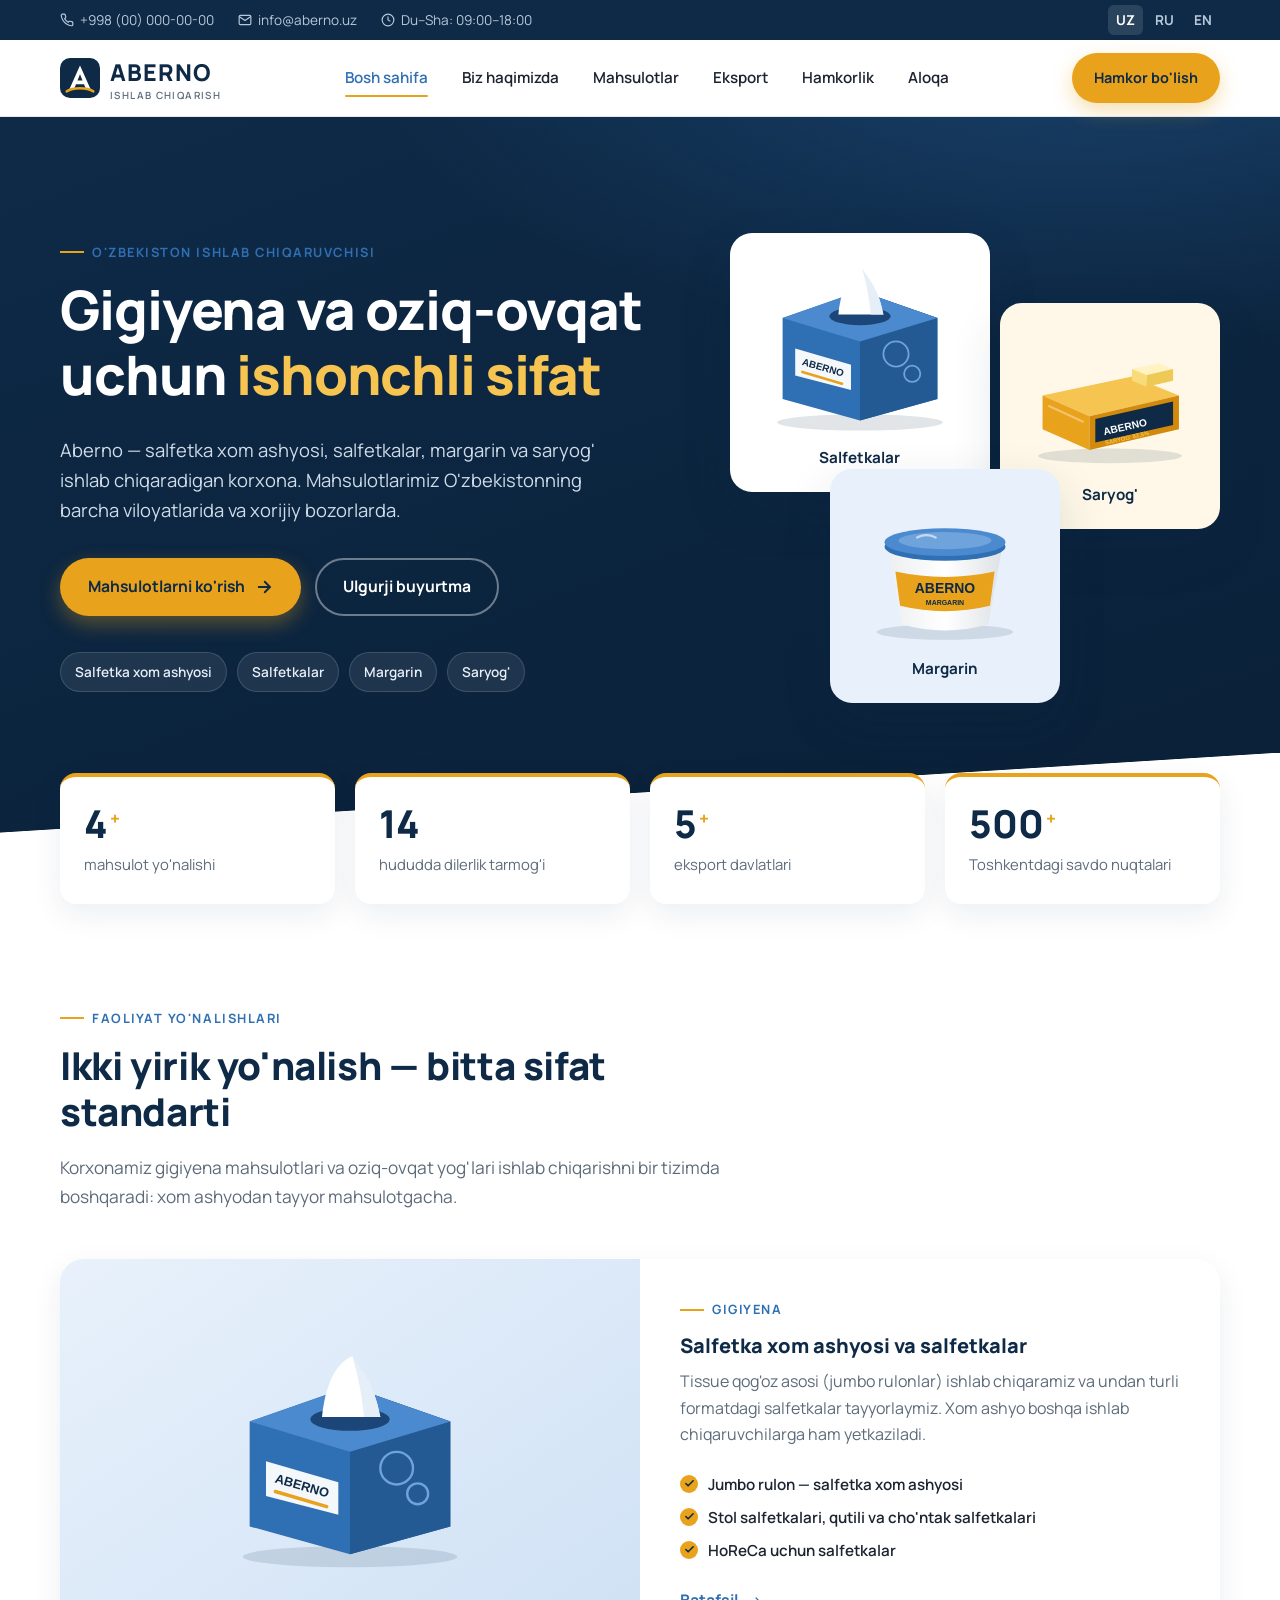
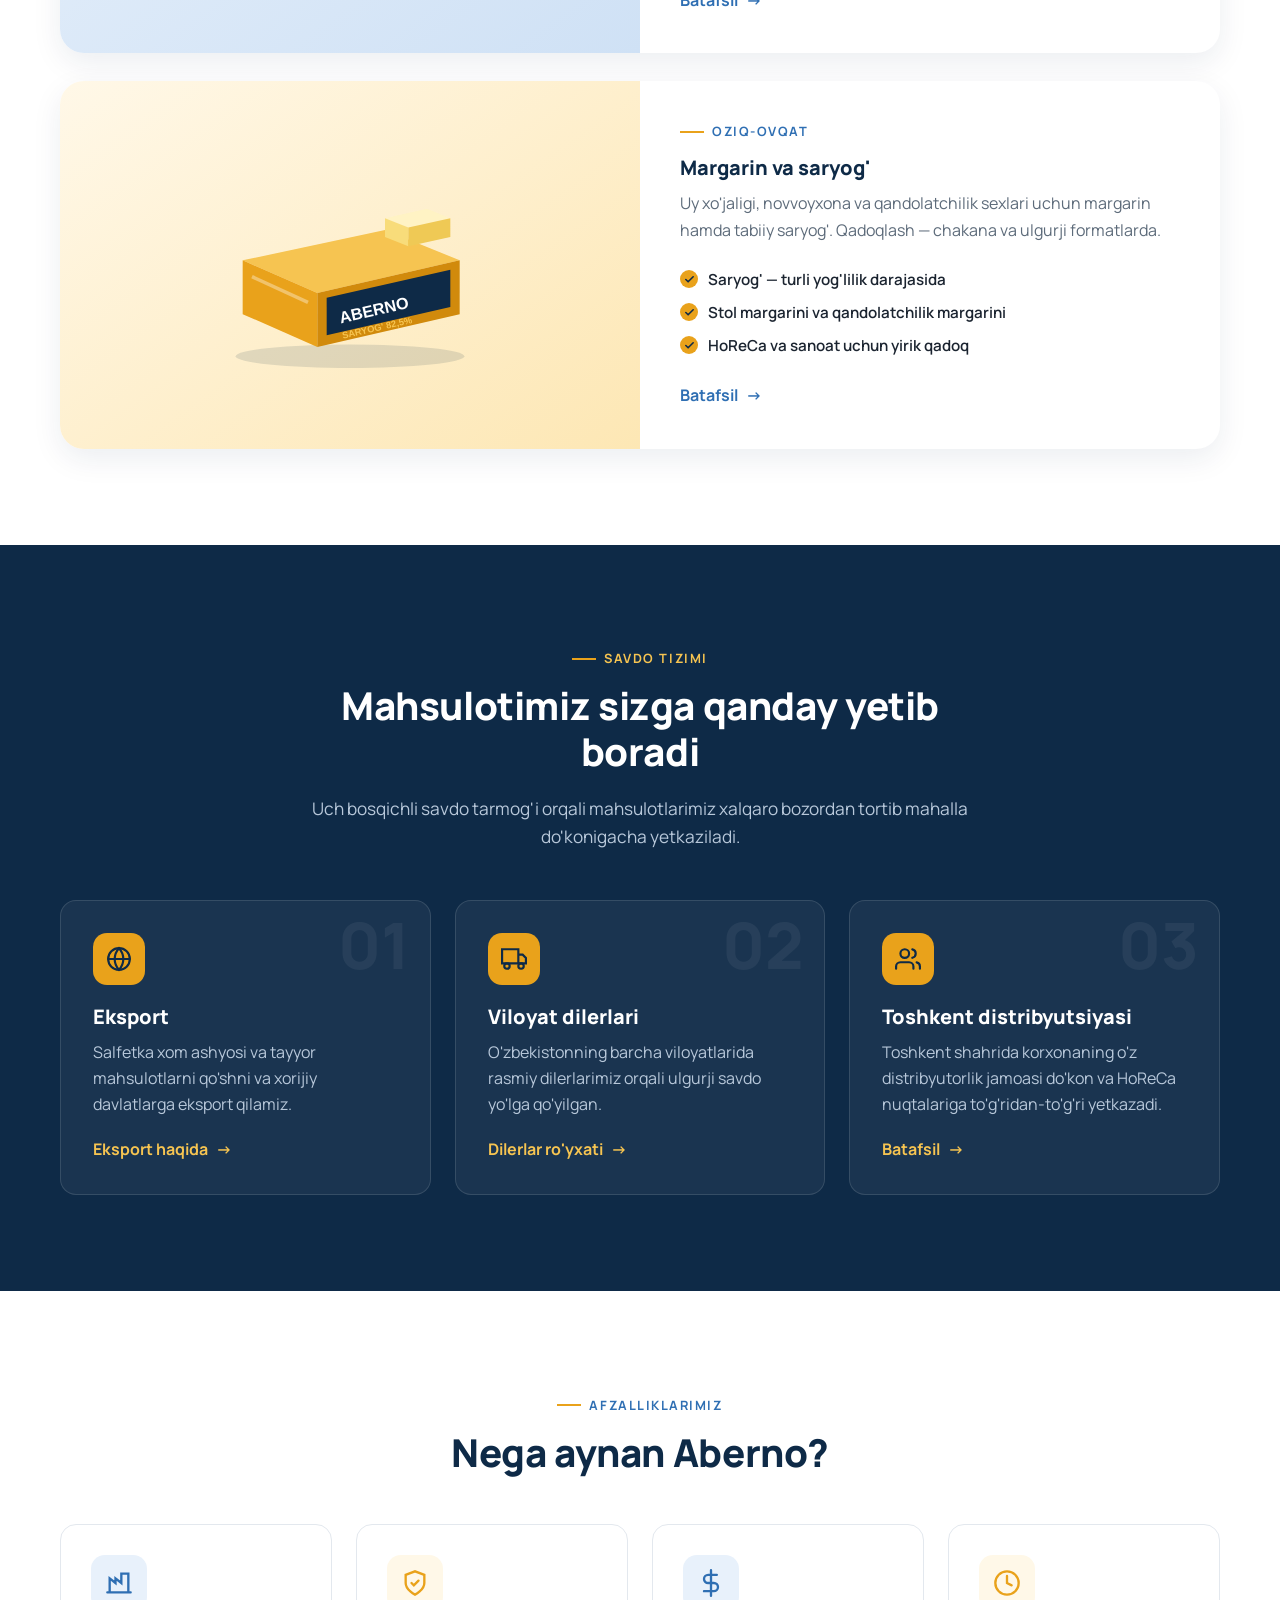
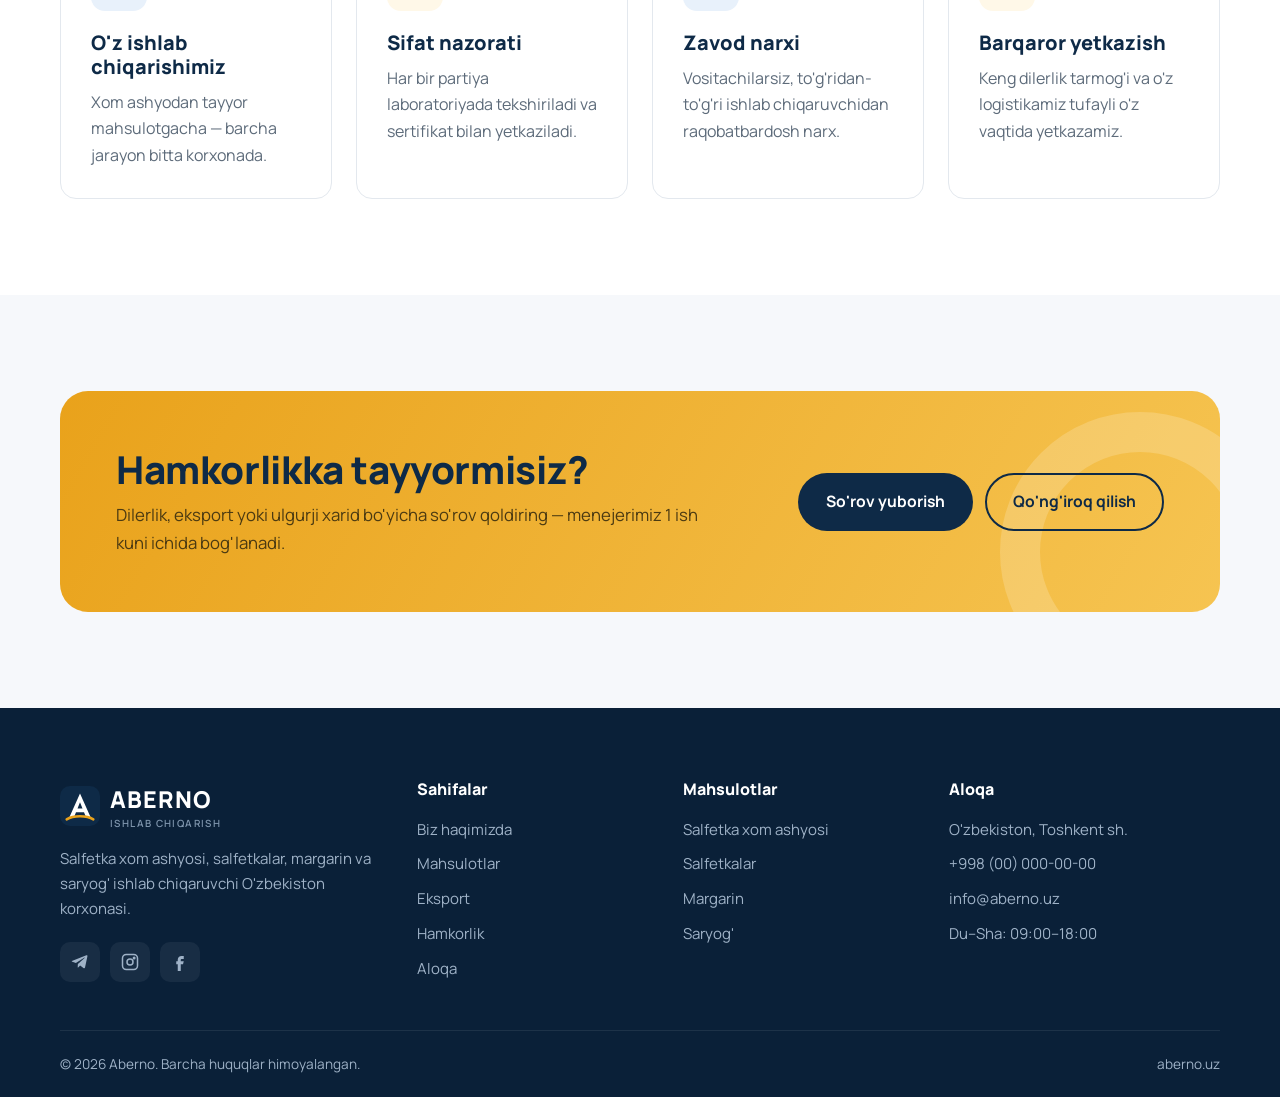
==== index.html @ ea0f7031 "Aberno veb-sayti: 6 sahifa, CSS, JS va SVG rasmlar" ====
<!DOCTYPE html>
<html lang="uz">
<head>
  <meta charset="UTF-8">
  <meta name="viewport" content="width=device-width, initial-scale=1.0">
  <title>Aberno — salfetka va yog' mahsulotlari ishlab chiqaruvchi</title>
  <meta name="description" content="Aberno — salfetka xom ashyosi, salfetkalar, margarin va saryog' ishlab chiqaruvchi O'zbekiston korxonasi. Eksport, viloyat dilerlari va Toshkent bo'yicha distribyutsiya.">
  <link rel="icon" href="img/logo.svg" type="image/svg+xml">
  <link rel="preconnect" href="https://fonts.googleapis.com">
  <link rel="preconnect" href="https://fonts.gstatic.com" crossorigin>
  <link href="https://fonts.googleapis.com/css2?family=Manrope:wght@400;600;700;800&display=swap" rel="stylesheet">
  <link rel="stylesheet" href="css/style.css">
</head>
<body>

  <!-- Topbar -->
  <div class="topbar">
    <div class="container">
      <div class="topbar__info">
        <span><svg viewBox="0 0 24 24" fill="none" stroke="currentColor" stroke-width="2"><path d="M22 16.9v3a2 2 0 0 1-2.2 2 19.8 19.8 0 0 1-8.6-3.1 19.5 19.5 0 0 1-6-6A19.8 19.8 0 0 1 2.1 4.2 2 2 0 0 1 4.1 2h3a2 2 0 0 1 2 1.7c.1.9.4 1.8.7 2.7a2 2 0 0 1-.5 2.1L8 9.8a16 16 0 0 0 6 6l1.3-1.3a2 2 0 0 1 2.1-.4c.9.3 1.8.6 2.7.7a2 2 0 0 1 1.7 2z"/></svg><a href="tel:+998000000000">+998 (00) 000-00-00</a></span>
        <span><svg viewBox="0 0 24 24" fill="none" stroke="currentColor" stroke-width="2"><rect x="2" y="4" width="20" height="16" rx="2"/><path d="m22 6-10 7L2 6"/></svg><a href="mailto:info@aberno.uz">info@aberno.uz</a></span>
        <span><svg viewBox="0 0 24 24" fill="none" stroke="currentColor" stroke-width="2"><circle cx="12" cy="12" r="10"/><path d="M12 6v6l4 2"/></svg>Du–Sha: 09:00–18:00</span>
      </div>
      <div class="lang"><button class="is-active">UZ</button><button>RU</button><button>EN</button></div>
    </div>
  </div>

  <!-- Header -->
  <header class="header">
    <div class="container">
      <a href="index.html" class="logo"><img src="img/logo.svg" class="logo__mark" alt=""><span>ABERNO<small>ISHLAB CHIQARISH</small></span></a>
      <nav class="nav" aria-label="Asosiy menyu">
        <a href="index.html">Bosh sahifa</a>
        <a href="about.html">Biz haqimizda</a>
        <a href="products.html">Mahsulotlar</a>
        <a href="export.html">Eksport</a>
        <a href="dealers.html">Hamkorlik</a>
        <a href="contact.html">Aloqa</a>
      </nav>
      <a href="contact.html?topic=dealer" class="btn btn--primary header__cta">Hamkor bo'lish</a>
      <button class="burger" aria-label="Menyu" aria-expanded="false"><span></span></button>
    </div>
  </header>

  <main>
    <!-- Hero -->
    <section class="hero">
      <div class="container">
        <div>
          <span class="eyebrow">O'zbekiston ishlab chiqaruvchisi</span>
          <h1>Gigiyena va oziq-ovqat uchun <em>ishonchli sifat</em></h1>
          <p class="hero__lead">Aberno — salfetka xom ashyosi, salfetkalar, margarin va saryog' ishlab chiqaradigan korxona. Mahsulotlarimiz O'zbekistonning barcha viloyatlarida va xorijiy bozorlarda.</p>
          <div class="hero__actions">
            <a href="products.html" class="btn btn--primary">Mahsulotlarni ko'rish
              <svg viewBox="0 0 24 24" fill="none" stroke="currentColor" stroke-width="2.5" stroke-linecap="round"><path d="M5 12h14M13 5l7 7-7 7"/></svg></a>
            <a href="contact.html?topic=order" class="btn btn--ghost">Ulgurji buyurtma</a>
          </div>
          <div class="hero__tags">
            <span>Salfetka xom ashyosi</span>
            <span>Salfetkalar</span>
            <span>Margarin</span>
            <span>Saryog'</span>
          </div>
        </div>
        <div class="hero__visual" aria-hidden="true">
          <div class="hero__card hero__card--1"><img src="img/napkin.svg" alt=""><b>Salfetkalar</b></div>
          <div class="hero__card hero__card--2"><img src="img/butter.svg" alt=""><b>Saryog'</b></div>
          <div class="hero__card hero__card--3"><img src="img/margarine.svg" alt=""><b>Margarin</b></div>
        </div>
      </div>
    </section>

    <!-- Statistika -->
    <section>
      <div class="container">
        <div class="stats">
          <div class="stat reveal"><div class="stat__num"><span data-count="4">0</span><sup>+</sup></div><div class="stat__label">mahsulot yo'nalishi</div></div>
          <div class="stat reveal"><div class="stat__num"><span data-count="14">0</span></div><div class="stat__label">hududda dilerlik tarmog'i</div></div>
          <div class="stat reveal"><div class="stat__num"><span data-count="5">0</span><sup>+</sup></div><div class="stat__label">eksport davlatlari</div></div>
          <div class="stat reveal"><div class="stat__num"><span data-count="500">0</span><sup>+</sup></div><div class="stat__label">Toshkentdagi savdo nuqtalari</div></div>
        </div>
      </div>
    </section>

    <!-- Yo'nalishlar -->
    <section class="section">
      <div class="container">
        <div class="section-head">
          <span class="eyebrow">Faoliyat yo'nalishlari</span>
          <h2>Ikki yirik yo'nalish — bitta sifat standarti</h2>
          <p>Korxonamiz gigiyena mahsulotlari va oziq-ovqat yog'lari ishlab chiqarishni bir tizimda boshqaradi: xom ashyodan tayyor mahsulotgacha.</p>
        </div>

        <div class="stack">
          <article class="direction direction--hygiene reveal">
            <div class="direction__media"><img src="img/napkin.svg" alt="Aberno salfetkalari"></div>
            <div class="direction__body">
              <span class="eyebrow">Gigiyena</span>
              <h3>Salfetka xom ashyosi va salfetkalar</h3>
              <p>Tissue qog'oz asosi (jumbo rulonlar) ishlab chiqaramiz va undan turli formatdagi salfetkalar tayyorlaymiz. Xom ashyo boshqa ishlab chiqaruvchilarga ham yetkaziladi.</p>
              <ul class="direction__list">
                <li>Jumbo rulon — salfetka xom ashyosi</li>
                <li>Stol salfetkalari, qutili va cho'ntak salfetkalari</li>
                <li>HoReCa uchun salfetkalar</li>
              </ul>
              <a href="products.html#hygiene" class="link-arrow">Batafsil</a>
            </div>
          </article>

          <article class="direction direction--food reveal">
            <div class="direction__media"><img src="img/butter.svg" alt="Aberno saryog'i"></div>
            <div class="direction__body">
              <span class="eyebrow">Oziq-ovqat</span>
              <h3>Margarin va saryog'</h3>
              <p>Uy xo'jaligi, novvoyxona va qandolatchilik sexlari uchun margarin hamda tabiiy saryog'. Qadoqlash — chakana va ulgurji formatlarda.</p>
              <ul class="direction__list">
                <li>Saryog' — turli yog'lilik darajasida</li>
                <li>Stol margarini va qandolatchilik margarini</li>
                <li>HoReCa va sanoat uchun yirik qadoq</li>
              </ul>
              <a href="products.html#food" class="link-arrow">Batafsil</a>
            </div>
          </article>
        </div>
      </div>
    </section>

    <!-- Savdo kanallari -->
    <section class="section section--navy">
      <div class="container">
        <div class="section-head section-head--center">
          <span class="eyebrow">Savdo tizimi</span>
          <h2>Mahsulotimiz sizga qanday yetib boradi</h2>
          <p>Uch bosqichli savdo tarmog'i orqali mahsulotlarimiz xalqaro bozordan tortib mahalla do'konigacha yetkaziladi.</p>
        </div>
        <div class="channels">
          <div class="channel reveal">
            <span class="channel__num">01</span>
            <div class="channel__icon"><svg viewBox="0 0 24 24" fill="none" stroke="currentColor" stroke-width="2" stroke-linecap="round"><circle cx="12" cy="12" r="10"/><path d="M2 12h20M12 2a15 15 0 0 1 4 10 15 15 0 0 1-4 10 15 15 0 0 1-4-10 15 15 0 0 1 4-10z"/></svg></div>
            <h3>Eksport</h3>
            <p>Salfetka xom ashyosi va tayyor mahsulotlarni qo'shni va xorijiy davlatlarga eksport qilamiz.</p>
            <a href="export.html" class="link-arrow">Eksport haqida</a>
          </div>
          <div class="channel reveal">
            <span class="channel__num">02</span>
            <div class="channel__icon"><svg viewBox="0 0 24 24" fill="none" stroke="currentColor" stroke-width="2" stroke-linecap="round"><path d="M1 3h15v13H1zM16 8h4l3 3v5h-7z"/><circle cx="5.5" cy="18.5" r="2.5"/><circle cx="18.5" cy="18.5" r="2.5"/></svg></div>
            <h3>Viloyat dilerlari</h3>
            <p>O'zbekistonning barcha viloyatlarida rasmiy dilerlarimiz orqali ulgurji savdo yo'lga qo'yilgan.</p>
            <a href="dealers.html" class="link-arrow">Dilerlar ro'yxati</a>
          </div>
          <div class="channel reveal">
            <span class="channel__num">03</span>
            <div class="channel__icon"><svg viewBox="0 0 24 24" fill="none" stroke="currentColor" stroke-width="2" stroke-linecap="round"><path d="M17 21v-2a4 4 0 0 0-4-4H5a4 4 0 0 0-4 4v2"/><circle cx="9" cy="7" r="4"/><path d="M23 21v-2a4 4 0 0 0-3-3.9M16 3.1a4 4 0 0 1 0 7.8"/></svg></div>
            <h3>Toshkent distribyutsiyasi</h3>
            <p>Toshkent shahrida korxonaning o'z distribyutorlik jamoasi do'kon va HoReCa nuqtalariga to'g'ridan-to'g'ri yetkazadi.</p>
            <a href="dealers.html#tashkent" class="link-arrow">Batafsil</a>
          </div>
        </div>
      </div>
    </section>

    <!-- Nega Aberno -->
    <section class="section">
      <div class="container">
        <div class="section-head section-head--center">
          <span class="eyebrow">Afzalliklarimiz</span>
          <h2>Nega aynan Aberno?</h2>
        </div>
        <div class="grid grid--4">
          <div class="card reveal">
            <div class="card__icon"><svg viewBox="0 0 24 24" fill="none" stroke="currentColor" stroke-width="2" stroke-linecap="round"><path d="M2 20h20M4 20V8l5 4V8l5 4V4h6v16"/></svg></div>
            <h3>O'z ishlab chiqarishimiz</h3>
            <p>Xom ashyodan tayyor mahsulotgacha — barcha jarayon bitta korxonada.</p>
          </div>
          <div class="card reveal">
            <div class="card__icon card__icon--gold"><svg viewBox="0 0 24 24" fill="none" stroke="currentColor" stroke-width="2" stroke-linecap="round"><path d="M12 22s8-4 8-10V5l-8-3-8 3v7c0 6 8 10 8 10z"/><path d="m9 12 2 2 4-4"/></svg></div>
            <h3>Sifat nazorati</h3>
            <p>Har bir partiya laboratoriyada tekshiriladi va sertifikat bilan yetkaziladi.</p>
          </div>
          <div class="card reveal">
            <div class="card__icon"><svg viewBox="0 0 24 24" fill="none" stroke="currentColor" stroke-width="2" stroke-linecap="round"><path d="M12 1v22M17 5H9.5a3.5 3.5 0 0 0 0 7h5a3.5 3.5 0 0 1 0 7H6"/></svg></div>
            <h3>Zavod narxi</h3>
            <p>Vositachilarsiz, to'g'ridan-to'g'ri ishlab chiqaruvchidan raqobatbardosh narx.</p>
          </div>
          <div class="card reveal">
            <div class="card__icon card__icon--gold"><svg viewBox="0 0 24 24" fill="none" stroke="currentColor" stroke-width="2" stroke-linecap="round"><circle cx="12" cy="12" r="10"/><path d="M12 6v6l4 2"/></svg></div>
            <h3>Barqaror yetkazish</h3>
            <p>Keng dilerlik tarmog'i va o'z logistikamiz tufayli o'z vaqtida yetkazamiz.</p>
          </div>
        </div>
      </div>
    </section>

    <!-- CTA -->
    <section class="section section--soft">
      <div class="container">
        <div class="cta reveal">
          <div>
            <h2>Hamkorlikka tayyormisiz?</h2>
            <p>Dilerlik, eksport yoki ulgurji xarid bo'yicha so'rov qoldiring — menejerimiz 1 ish kuni ichida bog'lanadi.</p>
          </div>
          <div class="cta__actions">
            <a href="contact.html?topic=dealer" class="btn btn--dark">So'rov yuborish</a>
            <a href="tel:+998000000000" class="btn btn--outline">Qo'ng'iroq qilish</a>
          </div>
        </div>
      </div>
    </section>
  </main>

  <!-- Footer -->
  <footer class="footer">
    <div class="container">
      <div class="footer__grid">
        <div>
          <a href="index.html" class="logo"><img src="img/logo.svg" class="logo__mark" alt=""><span>ABERNO<small>ISHLAB CHIQARISH</small></span></a>
          <p>Salfetka xom ashyosi, salfetkalar, margarin va saryog' ishlab chiqaruvchi O'zbekiston korxonasi.</p>
          <div class="socials">
            <a href="#" aria-label="Telegram"><svg viewBox="0 0 24 24" fill="currentColor"><path d="M21.9 4.3 18.7 19.4c-.2 1-.9 1.3-1.7.8l-4.8-3.5-2.3 2.2c-.3.3-.5.5-1 .5l.3-4.9 8.9-8c.4-.3-.1-.5-.6-.2L6.5 13.2l-4.7-1.5c-1-.3-1-1 .2-1.5L20.5 3c.9-.3 1.6.2 1.4 1.3z"/></svg></a>
            <a href="#" aria-label="Instagram"><svg viewBox="0 0 24 24" fill="none" stroke="currentColor" stroke-width="2"><rect x="2" y="2" width="20" height="20" rx="5"/><circle cx="12" cy="12" r="4"/><circle cx="17.5" cy="6.5" r="1" fill="currentColor"/></svg></a>
            <a href="#" aria-label="Facebook"><svg viewBox="0 0 24 24" fill="currentColor"><path d="M14 8h3V4h-3c-2.8 0-5 2.2-5 5v2H7v4h2v9h4v-9h3l1-4h-4V9c0-.6.4-1 1-1z"/></svg></a>
          </div>
        </div>
        <div>
          <h4>Sahifalar</h4>
          <ul>
            <li><a href="about.html">Biz haqimizda</a></li>
            <li><a href="products.html">Mahsulotlar</a></li>
            <li><a href="export.html">Eksport</a></li>
            <li><a href="dealers.html">Hamkorlik</a></li>
            <li><a href="contact.html">Aloqa</a></li>
          </ul>
        </div>
        <div>
          <h4>Mahsulotlar</h4>
          <ul>
            <li><a href="products.html#raw">Salfetka xom ashyosi</a></li>
            <li><a href="products.html#hygiene">Salfetkalar</a></li>
            <li><a href="products.html#food">Margarin</a></li>
            <li><a href="products.html#food">Saryog'</a></li>
          </ul>
        </div>
        <div>
          <h4>Aloqa</h4>
          <ul>
            <li>O'zbekiston, Toshkent sh.</li>
            <li><a href="tel:+998000000000">+998 (00) 000-00-00</a></li>
            <li><a href="mailto:info@aberno.uz">info@aberno.uz</a></li>
            <li>Du–Sha: 09:00–18:00</li>
          </ul>
        </div>
      </div>
      <div class="footer__bottom">
        <span>© <span data-year></span> Aberno. Barcha huquqlar himoyalangan.</span>
        <span>aberno.uz</span>
      </div>
    </div>
  </footer>

  <button class="to-top" aria-label="Yuqoriga"><svg viewBox="0 0 24 24" fill="none" stroke="currentColor" stroke-width="2.5" stroke-linecap="round"><path d="M12 19V5M5 12l7-7 7 7"/></svg></button>

  <script src="js/main.js"></script>
</body>
</html>
---- css/style.css ----
/* =========================================================
   ABERNO — umumiy uslublar
   ========================================================= */

:root {
  --navy: #0e2a47;
  --navy-2: #163a5f;
  --blue: #2f6fb3;
  --sky: #e8f1fb;
  --gold: #e9a21b;
  --gold-2: #f6c451;
  --cream: #fff8e8;
  --ink: #1b2430;
  --muted: #5d6b7a;
  --line: #e3e8ee;
  --bg: #ffffff;
  --bg-soft: #f6f8fb;
  --radius: 16px;
  --radius-sm: 10px;
  --shadow: 0 10px 30px rgba(14, 42, 71, .08);
  --shadow-lg: 0 20px 50px rgba(14, 42, 71, .14);
  --container: 1200px;
  --header-h: 76px;
}

*, *::before, *::after { box-sizing: border-box; }

html { scroll-behavior: smooth; }

body {
  margin: 0;
  font-family: "Manrope", system-ui, -apple-system, "Segoe UI", Roboto, sans-serif;
  font-size: 16px;
  line-height: 1.65;
  color: var(--ink);
  background: var(--bg);
  -webkit-font-smoothing: antialiased;
}

img, svg { max-width: 100%; display: block; }
a { color: inherit; text-decoration: none; }
h1, h2, h3, h4 { line-height: 1.2; margin: 0 0 .5em; color: var(--navy); font-weight: 800; }
h1 { font-size: clamp(2rem, 4.5vw, 3.4rem); letter-spacing: -.02em; }
h2 { font-size: clamp(1.6rem, 3vw, 2.4rem); letter-spacing: -.01em; }
h3 { font-size: 1.25rem; }
p { margin: 0 0 1em; }
ul { margin: 0; padding: 0; list-style: none; }

.container { width: 100%; max-width: var(--container); margin: 0 auto; padding: 0 20px; }

.section { padding: 96px 0; }
.section--soft { background: var(--bg-soft); }
.section--navy { background: var(--navy); color: #d6e2ef; }
.section--navy h2, .section--navy h3 { color: #fff; }

.eyebrow {
  display: inline-flex; align-items: center; gap: 8px;
  font-size: .8rem; font-weight: 700; letter-spacing: .12em; text-transform: uppercase;
  color: var(--blue); margin-bottom: 14px;
}
.eyebrow::before { content: ""; width: 24px; height: 2px; background: var(--gold); }
.section--navy .eyebrow { color: var(--gold-2); }

.section-head { max-width: 720px; margin-bottom: 48px; }
.section-head--center { margin-left: auto; margin-right: auto; text-align: center; }
.section-head--center .eyebrow { justify-content: center; }
.section-head p { color: var(--muted); font-size: 1.08rem; }
.section--navy .section-head p { color: #b8c8da; }

/* ---------- Tugmalar ---------- */
.btn {
  display: inline-flex; align-items: center; justify-content: center; gap: 10px;
  padding: 14px 26px; border-radius: 999px; border: 2px solid transparent;
  font: inherit; font-weight: 700; font-size: .98rem; cursor: pointer;
  transition: transform .2s, background .2s, color .2s, box-shadow .2s, border-color .2s;
}
.btn:hover { transform: translateY(-2px); }
.btn--primary { background: var(--gold); color: var(--navy); box-shadow: 0 8px 20px rgba(233, 162, 27, .35); }
.btn--primary:hover { background: var(--gold-2); }
.btn--dark { background: var(--navy); color: #fff; }
.btn--dark:hover { background: var(--navy-2); }
.btn--ghost { border-color: rgba(255,255,255,.4); color: #fff; }
.btn--ghost:hover { background: rgba(255,255,255,.1); border-color: #fff; }
.btn--outline { border-color: var(--navy); color: var(--navy); }
.btn--outline:hover { background: var(--navy); color: #fff; }
.btn svg { width: 18px; height: 18px; }

/* ---------- Header ---------- */
.topbar { background: var(--navy); color: #b8c8da; font-size: .85rem; }
.topbar .container { display: flex; justify-content: space-between; align-items: center; gap: 16px; min-height: 40px; }
.topbar a:hover { color: #fff; }
.topbar__info { display: flex; gap: 24px; flex-wrap: wrap; }
.topbar__info span { display: inline-flex; align-items: center; gap: 6px; }
.topbar__info svg { width: 14px; height: 14px; }
.lang { display: flex; gap: 4px; }
.lang button {
  background: none; border: 0; color: inherit; font: inherit; font-weight: 700;
  padding: 4px 8px; border-radius: 6px; cursor: pointer;
}
.lang button.is-active { background: rgba(255,255,255,.12); color: #fff; }

.header {
  position: sticky; top: 0; z-index: 50;
  background: rgba(255,255,255,.92); backdrop-filter: blur(10px);
  border-bottom: 1px solid var(--line);
  transition: box-shadow .25s;
}
.header.is-scrolled { box-shadow: 0 6px 20px rgba(14, 42, 71, .08); }
.header .container { display: flex; align-items: center; justify-content: space-between; height: var(--header-h); gap: 24px; }

.logo { display: flex; align-items: center; gap: 10px; font-weight: 800; font-size: 1.45rem; color: var(--navy); letter-spacing: .04em; }
.logo__mark { width: 40px; height: 40px; }
.logo small { display: block; font-size: .62rem; font-weight: 600; letter-spacing: .14em; color: var(--muted); margin-top: -4px; }

.nav { display: flex; align-items: center; gap: 6px; }
.nav a {
  position: relative; padding: 10px 14px; border-radius: 10px;
  font-weight: 600; font-size: .95rem; color: var(--ink);
  transition: color .2s, background .2s;
}
.nav a:hover { color: var(--blue); background: var(--sky); }
.nav a.is-active { color: var(--blue); }
.nav a.is-active::after {
  content: ""; position: absolute; left: 14px; right: 14px; bottom: 4px;
  height: 2px; background: var(--gold); border-radius: 2px;
}
.header__cta { padding: 11px 20px; font-size: .9rem; }

.burger {
  display: none; width: 44px; height: 44px; border: 0; border-radius: 10px;
  background: var(--sky); cursor: pointer; position: relative;
}
.burger span, .burger span::before, .burger span::after {
  position: absolute; left: 12px; width: 20px; height: 2px; background: var(--navy);
  border-radius: 2px; transition: transform .25s, top .25s, opacity .2s; content: "";
}
.burger span { top: 21px; }
.burger span::before { top: -7px; left: 0; }
.burger span::after { top: 7px; left: 0; }
.burger.is-open span { background: transparent; }
.burger.is-open span::before { top: 0; transform: rotate(45deg); }
.burger.is-open span::after { top: 0; transform: rotate(-45deg); }

/* ---------- Hero ---------- */
.hero {
  position: relative; overflow: hidden;
  background: radial-gradient(1200px 500px at 85% -10%, rgba(47,111,179,.35), transparent 60%),
              linear-gradient(160deg, var(--navy) 0%, #0a2038 100%);
  color: #cfdbe8; padding: 96px 0 120px;
}
.hero::after {
  content: ""; position: absolute; inset: auto 0 0 0; height: 80px;
  background: linear-gradient(to bottom right, transparent 49.5%, #fff 50%);
}
.hero .container { display: grid; grid-template-columns: 1.1fr .9fr; gap: 48px; align-items: center; position: relative; z-index: 1; }
.hero h1 { color: #fff; }
.hero h1 em { font-style: normal; color: var(--gold-2); }
.hero__lead { font-size: 1.15rem; max-width: 560px; margin-bottom: 32px; }
.hero__actions { display: flex; gap: 14px; flex-wrap: wrap; }
.hero__tags { display: flex; flex-wrap: wrap; gap: 10px; margin-top: 36px; }
.hero__tags span {
  padding: 8px 14px; border-radius: 999px; font-size: .85rem; font-weight: 600;
  background: rgba(255,255,255,.08); border: 1px solid rgba(255,255,255,.14); color: #e6eef7;
}
.hero__visual { position: relative; aspect-ratio: 1 / 1; }
.hero__card {
  position: absolute; background: #fff; border-radius: 22px; box-shadow: var(--shadow-lg);
  padding: 22px; display: flex; flex-direction: column; align-items: center; gap: 10px;
  animation: float 6s ease-in-out infinite;
}
.hero__card img { width: 100%; height: auto; }
.hero__card b { color: var(--navy); font-size: .95rem; }
.hero__card--1 { width: 52%; top: 4%; left: 2%; }
.hero__card--2 { width: 44%; top: 18%; right: 0; animation-delay: -2s; background: var(--cream); }
.hero__card--3 { width: 46%; bottom: 2%; left: 22%; animation-delay: -4s; background: var(--sky); }
@keyframes float { 0%, 100% { transform: translateY(0); } 50% { transform: translateY(-12px); } }

/* Ichki sahifa sarlavhasi */
.page-hero {
  background: linear-gradient(160deg, var(--navy) 0%, #0a2038 100%);
  color: #cfdbe8; padding: 72px 0 64px; position: relative; overflow: hidden;
}
.page-hero::before {
  content: ""; position: absolute; right: -120px; top: -120px; width: 420px; height: 420px;
  border-radius: 50%; background: radial-gradient(circle, rgba(233,162,27,.25), transparent 70%);
}
.page-hero h1 { color: #fff; margin-bottom: 12px; }
.page-hero p { max-width: 680px; font-size: 1.1rem; margin: 0; }
.breadcrumb { display: flex; gap: 8px; font-size: .88rem; margin-bottom: 18px; color: #93a9c1; }
.breadcrumb a:hover { color: #fff; }
.breadcrumb span::before { content: "/"; margin-right: 8px; opacity: .6; }

/* ---------- Statistika ---------- */
.stats { display: grid; grid-template-columns: repeat(4, 1fr); gap: 20px; margin-top: -60px; position: relative; z-index: 2; }
.stat {
  background: #fff; border-radius: var(--radius); padding: 28px 24px; box-shadow: var(--shadow);
  border-top: 4px solid var(--gold);
}
.stat__num { font-size: 2.4rem; font-weight: 800; color: var(--navy); line-height: 1; }
.stat__num sup { font-size: 1.1rem; color: var(--gold); margin-left: 2px; }
.stat__label { color: var(--muted); font-size: .93rem; margin-top: 8px; }

/* ---------- Kartalar / grid ---------- */
.grid { display: grid; gap: 24px; }
.grid--2 { grid-template-columns: repeat(2, 1fr); }
.grid--3 { grid-template-columns: repeat(3, 1fr); }
.grid--4 { grid-template-columns: repeat(4, 1fr); }

.card {
  background: #fff; border: 1px solid var(--line); border-radius: var(--radius);
  padding: 30px; transition: transform .25s, box-shadow .25s, border-color .25s;
}
.card:hover { transform: translateY(-4px); box-shadow: var(--shadow); border-color: transparent; }
.card p { color: var(--muted); margin: 0; }
.card__icon {
  width: 56px; height: 56px; border-radius: 14px; display: grid; place-items: center;
  background: var(--sky); color: var(--blue); margin-bottom: 20px;
}
.card__icon svg { width: 28px; height: 28px; }
.card__icon--gold { background: var(--cream); color: var(--gold); }

/* Yo'nalish kartalari (bosh sahifa) */
.direction {
  display: grid; grid-template-columns: 1fr 1fr; border-radius: 24px; overflow: hidden;
  background: #fff; box-shadow: var(--shadow); min-height: 360px;
}
.direction__media { display: grid; place-items: center; padding: 40px; }
.direction__media img { width: 80%; max-width: 280px; transition: transform .4s; }
.direction:hover .direction__media img { transform: scale(1.05) rotate(-2deg); }
.direction--hygiene .direction__media { background: linear-gradient(145deg, #e8f1fb, #cfe1f5); }
.direction--food .direction__media { background: linear-gradient(145deg, #fff8e8, #fde7b4); }
.direction__body { padding: 40px; display: flex; flex-direction: column; justify-content: center; }
.direction__body p { color: var(--muted); }
.direction__list { margin: 8px 0 24px; display: grid; gap: 8px; }
.direction__list li { display: flex; gap: 10px; align-items: flex-start; font-weight: 600; font-size: .95rem; }
.direction__list li::before {
  content: ""; flex: none; width: 18px; height: 18px; margin-top: 3px; border-radius: 50%;
  background: var(--gold) url("data:image/svg+xml,%3Csvg xmlns='http://www.w3.org/2000/svg' viewBox='0 0 24 24' fill='none' stroke='%230e2a47' stroke-width='3.5' stroke-linecap='round' stroke-linejoin='round'%3E%3Cpolyline points='20 6 9 17 4 12'/%3E%3C/svg%3E") center / 11px no-repeat;
}
.stack { display: grid; gap: 28px; }

.link-arrow { display: inline-flex; align-items: center; gap: 8px; font-weight: 700; color: var(--blue); }
.link-arrow::after { content: "→"; transition: transform .2s; }
.link-arrow:hover::after { transform: translateX(4px); }

/* ---------- Savdo modeli ---------- */
.channels { display: grid; grid-template-columns: repeat(3, 1fr); gap: 24px; }
.channel {
  background: rgba(255,255,255,.05); border: 1px solid rgba(255,255,255,.12);
  border-radius: var(--radius); padding: 32px; position: relative; overflow: hidden;
}
.channel__num { position: absolute; right: 20px; top: 12px; font-size: 4rem; font-weight: 800; color: rgba(255,255,255,.06); line-height: 1; }
.channel__icon { width: 52px; height: 52px; border-radius: 14px; background: var(--gold); color: var(--navy); display: grid; place-items: center; margin-bottom: 20px; }
.channel__icon svg { width: 26px; height: 26px; }
.channel p { color: #b8c8da; margin-bottom: 18px; }
.channel .link-arrow { color: var(--gold-2); }

/* ---------- Split (matn + rasm) ---------- */
.split { display: grid; grid-template-columns: 1fr 1fr; gap: 64px; align-items: center; }
.split--reverse .split__media { order: 2; }
.split__media {
  border-radius: 24px; background: linear-gradient(145deg, var(--sky), #d5e5f6);
  padding: 48px; display: grid; place-items: center; position: relative;
}
.split__media--gold { background: linear-gradient(145deg, var(--cream), #fde7b4); }
.split__media img { width: 75%; max-width: 340px; }
.badge-float {
  position: absolute; background: #fff; border-radius: 14px; padding: 14px 18px;
  box-shadow: var(--shadow); font-size: .85rem; color: var(--muted);
}
.badge-float b { display: block; font-size: 1.4rem; color: var(--navy); }
.badge-float--br { right: -16px; bottom: 24px; }
.badge-float--tl { left: -16px; top: 24px; }

.checklist { display: grid; gap: 12px; margin: 20px 0 28px; }
.checklist li { display: flex; gap: 12px; align-items: flex-start; }
.checklist li::before {
  content: ""; flex: none; width: 22px; height: 22px; margin-top: 2px; border-radius: 50%;
  background: var(--sky) url("data:image/svg+xml,%3Csvg xmlns='http://www.w3.org/2000/svg' viewBox='0 0 24 24' fill='none' stroke='%232f6fb3' stroke-width='3' stroke-linecap='round' stroke-linejoin='round'%3E%3Cpolyline points='20 6 9 17 4 12'/%3E%3C/svg%3E") center / 13px no-repeat;
}

/* ---------- Mahsulotlar ---------- */
.filters { display: flex; gap: 10px; flex-wrap: wrap; margin-bottom: 36px; }
.filter {
  padding: 10px 20px; border-radius: 999px; border: 1px solid var(--line); background: #fff;
  font: inherit; font-weight: 600; font-size: .92rem; cursor: pointer; color: var(--ink);
  transition: all .2s;
}
.filter:hover { border-color: var(--blue); color: var(--blue); }
.filter.is-active { background: var(--navy); border-color: var(--navy); color: #fff; }

.products { display: grid; grid-template-columns: repeat(3, 1fr); gap: 24px; }
.product {
  background: #fff; border: 1px solid var(--line); border-radius: var(--radius); overflow: hidden;
  display: flex; flex-direction: column; transition: transform .25s, box-shadow .25s, opacity .3s;
}
.product:hover { transform: translateY(-4px); box-shadow: var(--shadow); }
.product.is-hidden { display: none; }
.product__media { aspect-ratio: 4 / 3; display: grid; place-items: center; padding: 28px; background: var(--sky); position: relative; }
.product__media img { max-height: 100%; width: auto; }
.product[data-cat="food"] .product__media { background: var(--cream); }
.product[data-cat="raw"] .product__media { background: #eef1f4; }
.product__tag {
  position: absolute; left: 14px; top: 14px; padding: 5px 12px; border-radius: 999px;
  background: #fff; font-size: .75rem; font-weight: 700; color: var(--navy);
}
.product__tag--export { left: auto; right: 14px; background: var(--gold); }
.product__body { padding: 24px; display: flex; flex-direction: column; flex: 1; }
.product__body p { color: var(--muted); font-size: .94rem; }
.specs { display: grid; gap: 6px; margin: 4px 0 20px; font-size: .88rem; }
.specs li { display: flex; justify-content: space-between; gap: 12px; padding-bottom: 6px; border-bottom: 1px dashed var(--line); }
.specs li span:first-child { color: var(--muted); }
.specs li span:last-child { font-weight: 700; color: var(--navy); text-align: right; }
.product .btn { margin-top: auto; align-self: flex-start; padding: 10px 20px; font-size: .9rem; }

/* ---------- Eksport ---------- */
.countries { display: flex; flex-wrap: wrap; gap: 12px; }
.country {
  display: inline-flex; align-items: center; gap: 10px; padding: 12px 18px; border-radius: 12px;
  background: #fff; border: 1px solid var(--line); font-weight: 600;
}
.country__code {
  width: 34px; height: 24px; border-radius: 4px; display: grid; place-items: center;
  background: var(--navy); color: #fff; font-size: .7rem; font-weight: 800; letter-spacing: .04em;
}

.steps { display: grid; grid-template-columns: repeat(4, 1fr); gap: 24px; counter-reset: step; }
.step { position: relative; padding-top: 56px; }
.step::before {
  counter-increment: step; content: counter(step, decimal-leading-zero);
  position: absolute; top: 0; left: 0; width: 44px; height: 44px; border-radius: 12px;
  background: var(--gold); color: var(--navy); font-weight: 800; display: grid; place-items: center;
}
.step::after {
  content: ""; position: absolute; top: 22px; left: 56px; right: -12px; height: 2px;
  background: repeating-linear-gradient(90deg, var(--line) 0 8px, transparent 8px 14px);
}
.step:last-child::after { display: none; }
.step p { color: var(--muted); font-size: .95rem; margin: 0; }
.section--navy .step p { color: #b8c8da; }
.section--navy .step::after { background: repeating-linear-gradient(90deg, rgba(255,255,255,.2) 0 8px, transparent 8px 14px); }

/* ---------- Dilerlar ---------- */
.regions { display: grid; grid-template-columns: repeat(auto-fill, minmax(260px, 1fr)); gap: 16px; align-items: start; }
.region {
  background: #fff; border: 1px solid var(--line); border-radius: var(--radius-sm); padding: 20px 22px;
  cursor: pointer; transition: border-color .2s, box-shadow .2s;
}
.region:hover { border-color: var(--blue); }
.region.is-open { border-color: var(--blue); box-shadow: var(--shadow); }
.region__head { display: flex; justify-content: space-between; align-items: center; gap: 12px; }
.region__head h4 { margin: 0; font-size: 1.02rem; }
.region__status { font-size: .75rem; font-weight: 700; padding: 4px 10px; border-radius: 999px; white-space: nowrap; }
.region__status--ok { background: #e3f6ea; color: #1f8a4c; }
.region__status--open { background: var(--cream); color: #a86d00; }
.region__body { display: none; margin-top: 14px; padding-top: 14px; border-top: 1px solid var(--line); font-size: .9rem; color: var(--muted); }
.region.is-open .region__body { display: block; }
.region__body p { margin: 0 0 4px; }
.region__body b { color: var(--ink); }

.search {
  display: flex; align-items: center; gap: 10px; background: #fff; border: 1px solid var(--line);
  border-radius: 12px; padding: 0 16px; margin-bottom: 24px; max-width: 420px;
}
.search svg { width: 18px; height: 18px; color: var(--muted); flex: none; }
.search input { border: 0; outline: 0; font: inherit; padding: 14px 0; width: 100%; background: transparent; }

/* ---------- CTA ---------- */
.cta {
  border-radius: 28px; padding: 56px; display: grid; grid-template-columns: 1.4fr 1fr; gap: 32px; align-items: center;
  background: linear-gradient(120deg, var(--gold) 0%, var(--gold-2) 100%); position: relative; overflow: hidden;
}
.cta::after {
  content: ""; position: absolute; right: -60px; bottom: -80px; width: 280px; height: 280px; border-radius: 50%;
  border: 40px solid rgba(255,255,255,.18);
}
.cta h2 { margin-bottom: 8px; }
.cta p { margin: 0; color: #4b3a12; font-size: 1.05rem; }
.cta__actions { display: flex; gap: 12px; flex-wrap: wrap; justify-content: flex-end; position: relative; z-index: 1; }

/* ---------- Timeline (biz haqimizda) ---------- */
.timeline { position: relative; display: grid; gap: 28px; padding-left: 36px; }
.timeline::before { content: ""; position: absolute; left: 9px; top: 6px; bottom: 6px; width: 2px; background: var(--line); }
.timeline__item { position: relative; }
.timeline__item::before {
  content: ""; position: absolute; left: -36px; top: 4px; width: 20px; height: 20px; border-radius: 50%;
  background: #fff; border: 4px solid var(--gold);
}
.timeline__year { font-weight: 800; color: var(--blue); font-size: .9rem; letter-spacing: .08em; }
.timeline__item h4 { margin: 2px 0 4px; font-size: 1.08rem; }
.timeline__item p { color: var(--muted); margin: 0; }

/* ---------- Kontakt ---------- */
.contact-grid { display: grid; grid-template-columns: .9fr 1.1fr; gap: 40px; align-items: start; }
.contact-list { display: grid; gap: 16px; }
.contact-item { display: flex; gap: 16px; align-items: flex-start; background: #fff; border: 1px solid var(--line); border-radius: var(--radius-sm); padding: 20px; }
.contact-item .card__icon { margin: 0; flex: none; width: 48px; height: 48px; }
.contact-item .card__icon svg { width: 22px; height: 22px; }
.contact-item h4 { margin: 0 0 2px; font-size: .98rem; }
.contact-item p { margin: 0; color: var(--muted); font-size: .94rem; }
.contact-item a:hover { color: var(--blue); }

.form { background: #fff; border-radius: 24px; padding: 40px; box-shadow: var(--shadow); }
.form__row { display: grid; grid-template-columns: 1fr 1fr; gap: 16px; }
.field { display: flex; flex-direction: column; gap: 6px; margin-bottom: 16px; }
.field label { font-weight: 700; font-size: .88rem; color: var(--navy); }
.field input, .field select, .field textarea {
  font: inherit; font-size: .95rem; padding: 13px 16px; border-radius: 12px; border: 1px solid var(--line);
  background: var(--bg-soft); color: var(--ink); transition: border-color .2s, background .2s, box-shadow .2s;
}
.field textarea { min-height: 120px; resize: vertical; }
.field input:focus, .field select:focus, .field textarea:focus {
  outline: 0; border-color: var(--blue); background: #fff; box-shadow: 0 0 0 4px rgba(47,111,179,.12);
}
.field.has-error input, .field.has-error select, .field.has-error textarea { border-color: #d64545; }
.field__error { font-size: .8rem; color: #d64545; display: none; }
.field.has-error .field__error { display: block; }
.form__note { font-size: .82rem; color: var(--muted); margin: 12px 0 0; }
.form__success {
  display: none; padding: 16px 20px; border-radius: 12px; background: #e3f6ea; color: #1f6b3d;
  font-weight: 600; margin-bottom: 20px;
}
.form__success.is-visible { display: block; }

.map { border-radius: 24px; overflow: hidden; border: 1px solid var(--line); height: 380px; background: var(--bg-soft); }
.map iframe { width: 100%; height: 100%; border: 0; }

/* ---------- Footer ---------- */
.footer { background: #0a2038; color: #9fb2c7; padding: 72px 0 0; font-size: .94rem; }
.footer__grid { display: grid; grid-template-columns: 1.4fr 1fr 1fr 1.2fr; gap: 40px; padding-bottom: 48px; }
.footer .logo { color: #fff; margin-bottom: 16px; }
.footer .logo small { color: #7f95ad; }
.footer h4 { color: #fff; font-size: 1rem; margin-bottom: 18px; }
.footer ul { display: grid; gap: 10px; }
.footer a:hover { color: var(--gold-2); }
.footer__bottom {
  border-top: 1px solid rgba(255,255,255,.08); padding: 22px 0;
  display: flex; justify-content: space-between; gap: 16px; flex-wrap: wrap; font-size: .85rem;
}
.socials { display: flex; gap: 10px; margin-top: 20px; }
.socials a {
  width: 40px; height: 40px; border-radius: 10px; display: grid; place-items: center;
  background: rgba(255,255,255,.06); transition: background .2s, color .2s;
}
.socials a:hover { background: var(--gold); color: var(--navy); }
.socials svg { width: 18px; height: 18px; }

/* Yuqoriga tugmasi */
.to-top {
  position: fixed; right: 20px; bottom: 20px; z-index: 40; width: 48px; height: 48px; border-radius: 14px;
  border: 0; background: var(--navy); color: #fff; cursor: pointer; box-shadow: var(--shadow-lg);
  opacity: 0; transform: translateY(16px); pointer-events: none; transition: all .3s;
  display: grid; place-items: center;
}
.to-top.is-visible { opacity: 1; transform: none; pointer-events: auto; }
.to-top svg { width: 20px; height: 20px; }

/* Scroll animatsiya */
.reveal { opacity: 0; transform: translateY(24px); transition: opacity .7s ease, transform .7s ease; }
.reveal.is-visible { opacity: 1; transform: none; }
@media (prefers-reduced-motion: reduce) {
  .reveal { opacity: 1; transform: none; transition: none; }
  .hero__card { animation: none; }
  html { scroll-behavior: auto; }
}

/* =========================================================
   Moslashuvchan (responsive)
   ========================================================= */
@media (max-width: 1080px) {
  .nav { gap: 0; }
  .nav a { padding: 10px 10px; font-size: .9rem; }
  .header__cta { display: none; }
  .grid--4, .steps { grid-template-columns: repeat(2, 1fr); }
  .step:nth-child(2)::after { display: none; }
  .footer__grid { grid-template-columns: 1fr 1fr; }
}

@media (max-width: 900px) {
  .burger { display: block; }
  .nav {
    position: fixed; inset: var(--header-h) 0 auto 0; flex-direction: column; align-items: stretch;
    background: #fff; padding: 16px 20px 24px; border-bottom: 1px solid var(--line);
    box-shadow: 0 20px 30px rgba(14,42,71,.1);
    transform: translateY(-120%); transition: transform .3s ease; z-index: -1;
  }
  .nav.is-open { transform: none; }
  .nav a { padding: 14px 12px; font-size: 1rem; }
  .nav a.is-active::after { display: none; }
  .nav a.is-active { background: var(--sky); }

  .hero { padding: 64px 0 100px; }
  .hero .container, .split, .contact-grid, .cta { grid-template-columns: 1fr; }
  .hero__visual { max-width: 420px; width: 100%; margin: 0 auto; }
  .split--reverse .split__media { order: 0; }
  .stats { grid-template-columns: repeat(2, 1fr); }
  .grid--3, .products, .channels { grid-template-columns: repeat(2, 1fr); }
  .direction { grid-template-columns: 1fr; }
  .direction__media { padding: 32px; }
  .direction__media img { max-width: 200px; }
  .cta { padding: 40px 32px; }
  .cta__actions { justify-content: flex-start; }
  .section { padding: 72px 0; }
}

@media (max-width: 640px) {
  .container { padding: 0 16px; }
  .topbar__info span:not(:first-child) { display: none; }
  .stats, .grid--2, .grid--3, .grid--4, .products, .channels, .steps, .form__row { grid-template-columns: 1fr; }
  .step::after { display: none; }
  .footer__grid { grid-template-columns: 1fr; }
  .form { padding: 28px 20px; }
  .direction__body { padding: 28px 24px; }
  .split__media { padding: 32px; }
  .badge-float--br { right: 8px; }
  .badge-float--tl { left: 8px; }
  .stat__num { font-size: 2rem; }
  .section { padding: 60px 0; }
}
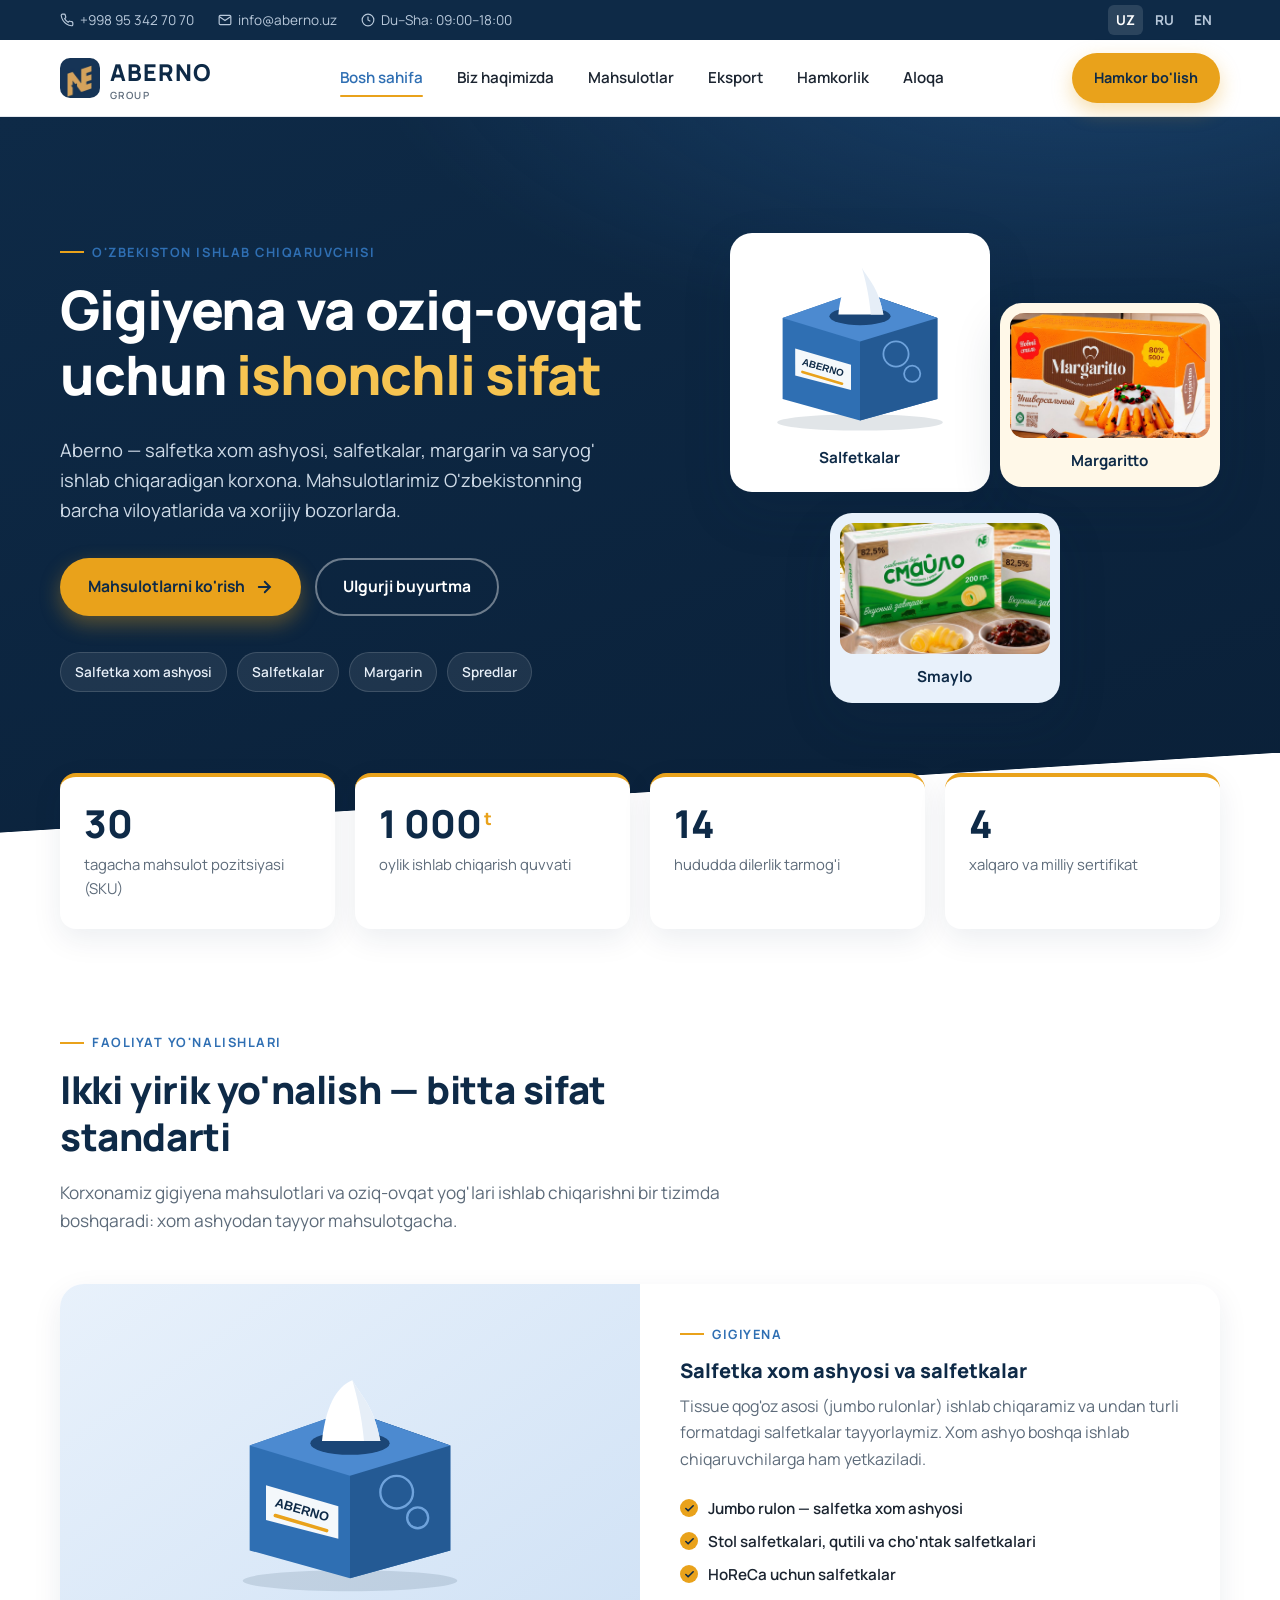
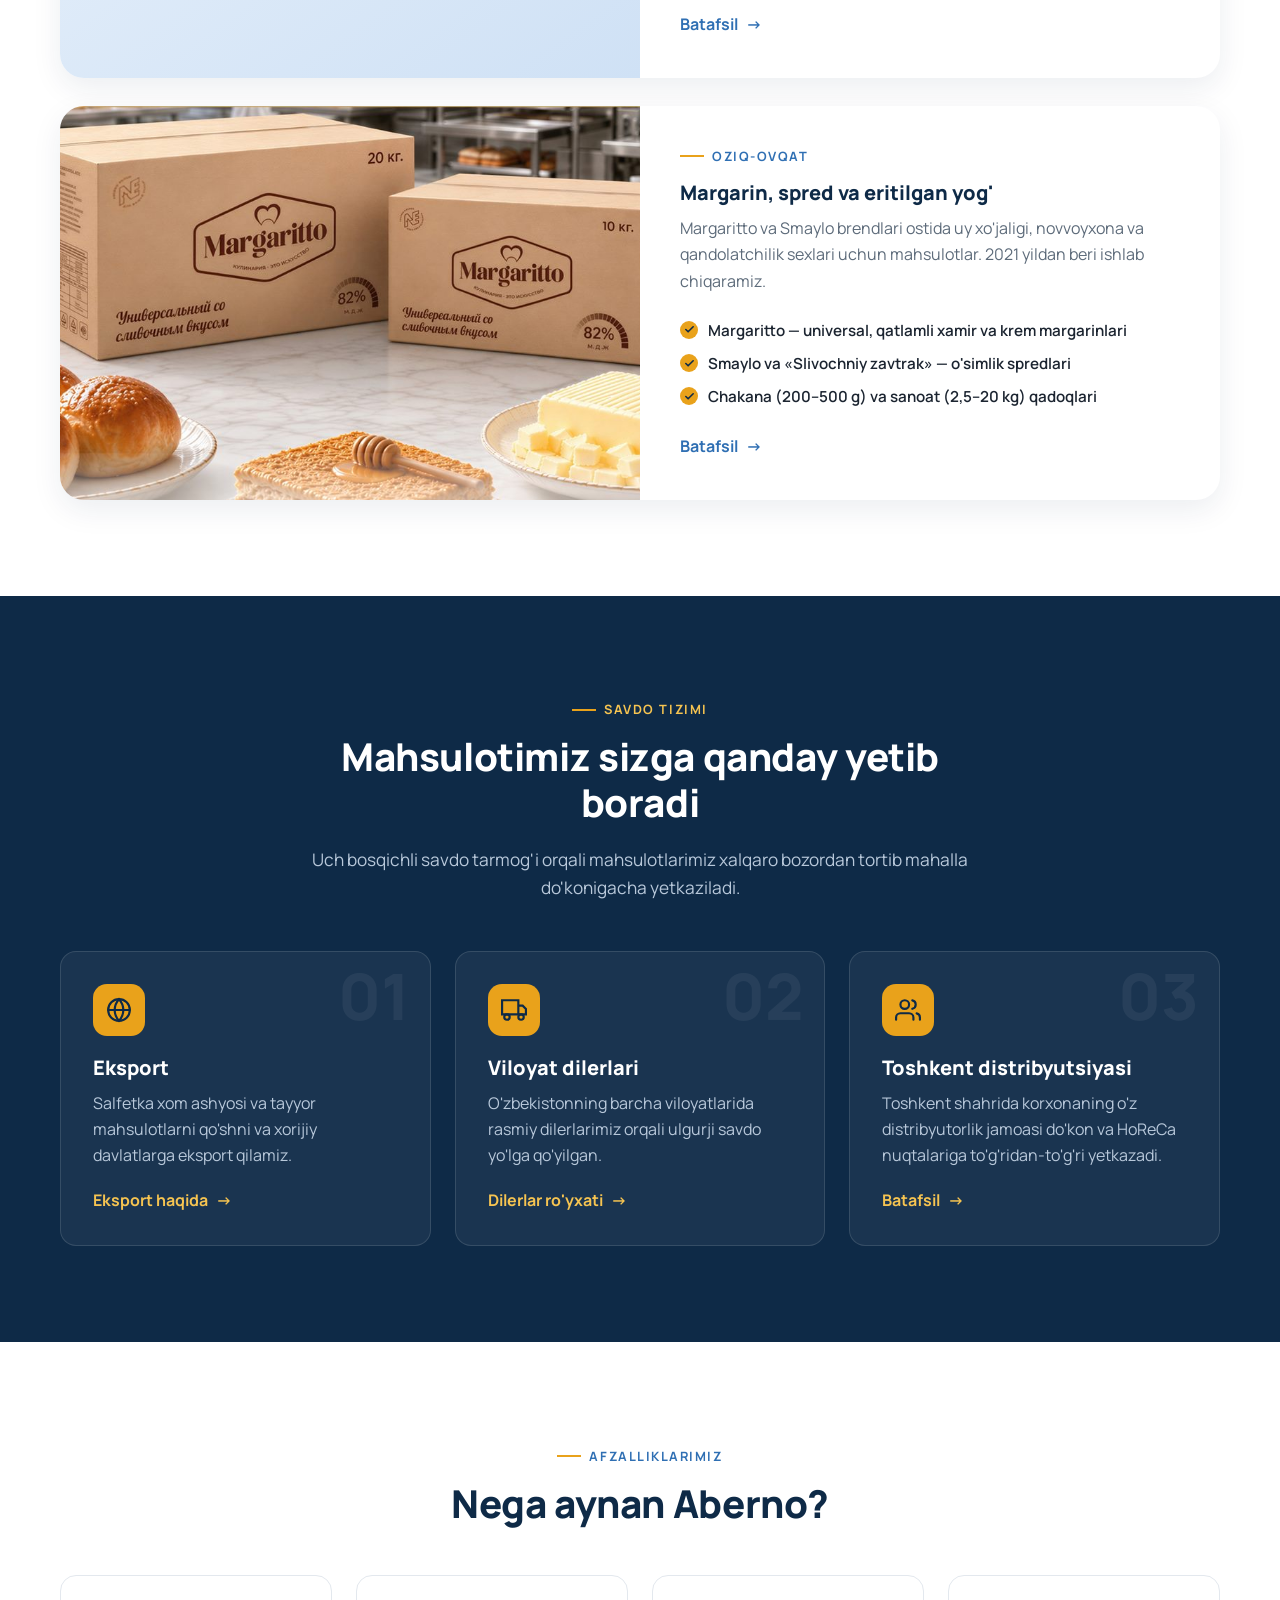
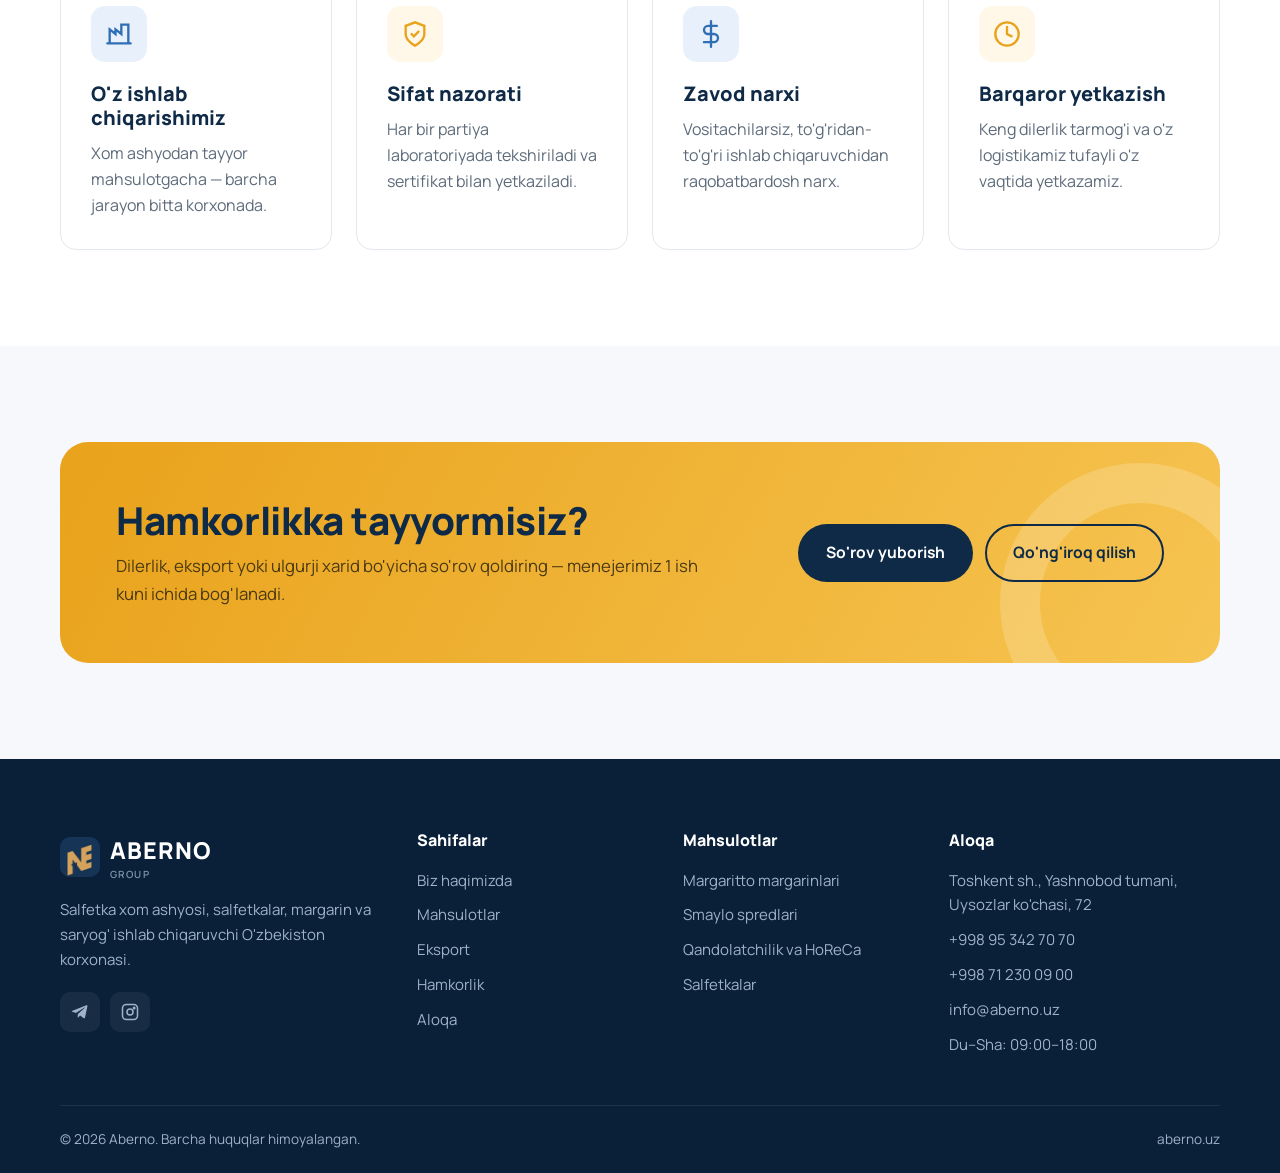
==== commit f25a0168: "Mahsulotlar katalog asosida: 12 ta Margaritto/Smaylo mahsuloti, haqiqiy rasmlar, kontaktlar, quvvat " ====
--- a/index.html
+++ b/index.html
@@ -17,7 +17,7 @@
   <div class="topbar">
     <div class="container">
       <div class="topbar__info">
-        <span><svg viewBox="0 0 24 24" fill="none" stroke="currentColor" stroke-width="2"><path d="M22 16.9v3a2 2 0 0 1-2.2 2 19.8 19.8 0 0 1-8.6-3.1 19.5 19.5 0 0 1-6-6A19.8 19.8 0 0 1 2.1 4.2 2 2 0 0 1 4.1 2h3a2 2 0 0 1 2 1.7c.1.9.4 1.8.7 2.7a2 2 0 0 1-.5 2.1L8 9.8a16 16 0 0 0 6 6l1.3-1.3a2 2 0 0 1 2.1-.4c.9.3 1.8.6 2.7.7a2 2 0 0 1 1.7 2z"/></svg><a href="tel:+998000000000">+998 (00) 000-00-00</a></span>
+        <span><svg viewBox="0 0 24 24" fill="none" stroke="currentColor" stroke-width="2"><path d="M22 16.9v3a2 2 0 0 1-2.2 2 19.8 19.8 0 0 1-8.6-3.1 19.5 19.5 0 0 1-6-6A19.8 19.8 0 0 1 2.1 4.2 2 2 0 0 1 4.1 2h3a2 2 0 0 1 2 1.7c.1.9.4 1.8.7 2.7a2 2 0 0 1-.5 2.1L8 9.8a16 16 0 0 0 6 6l1.3-1.3a2 2 0 0 1 2.1-.4c.9.3 1.8.6 2.7.7a2 2 0 0 1 1.7 2z"/></svg><a href="tel:+998953427070">+998 95 342 70 70</a></span>
         <span><svg viewBox="0 0 24 24" fill="none" stroke="currentColor" stroke-width="2"><rect x="2" y="4" width="20" height="16" rx="2"/><path d="m22 6-10 7L2 6"/></svg><a href="mailto:info@aberno.uz">info@aberno.uz</a></span>
         <span><svg viewBox="0 0 24 24" fill="none" stroke="currentColor" stroke-width="2"><circle cx="12" cy="12" r="10"/><path d="M12 6v6l4 2"/></svg>Du–Sha: 09:00–18:00</span>
       </div>
@@ -28,7 +28,7 @@
   <!-- Header -->
   <header class="header">
     <div class="container">
-      <a href="index.html" class="logo"><img src="img/logo.svg" class="logo__mark" alt=""><span>ABERNO<small>ISHLAB CHIQARISH</small></span></a>
+      <a href="index.html" class="logo"><img src="img/products/logo-mark.jpg" class="logo__mark" alt="Aberno Group"><span>ABERNO<small>GROUP</small></span></a>
       <nav class="nav" aria-label="Asosiy menyu">
         <a href="index.html">Bosh sahifa</a>
         <a href="about.html">Biz haqimizda</a>
@@ -59,13 +59,13 @@
             <span>Salfetka xom ashyosi</span>
             <span>Salfetkalar</span>
             <span>Margarin</span>
-            <span>Saryog'</span>
+            <span>Spredlar</span>
           </div>
         </div>
         <div class="hero__visual" aria-hidden="true">
           <div class="hero__card hero__card--1"><img src="img/napkin.svg" alt=""><b>Salfetkalar</b></div>
-          <div class="hero__card hero__card--2"><img src="img/butter.svg" alt=""><b>Saryog'</b></div>
-          <div class="hero__card hero__card--3"><img src="img/margarine.svg" alt=""><b>Margarin</b></div>
+          <div class="hero__card hero__card--2 hero__card--photo"><img src="img/products/margaritto-universal-80.jpg" alt=""><b>Margaritto</b></div>
+          <div class="hero__card hero__card--3 hero__card--photo"><img src="img/products/smaylo-82.jpg" alt=""><b>Smaylo</b></div>
         </div>
       </div>
     </section>
@@ -74,10 +74,10 @@
     <section>
       <div class="container">
         <div class="stats">
-          <div class="stat reveal"><div class="stat__num"><span data-count="4">0</span><sup>+</sup></div><div class="stat__label">mahsulot yo'nalishi</div></div>
+          <div class="stat reveal"><div class="stat__num"><span data-count="30">0</span></div><div class="stat__label">tagacha mahsulot pozitsiyasi (SKU)</div></div>
+          <div class="stat reveal"><div class="stat__num"><span data-count="1000">0</span><sup>t</sup></div><div class="stat__label">oylik ishlab chiqarish quvvati</div></div>
           <div class="stat reveal"><div class="stat__num"><span data-count="14">0</span></div><div class="stat__label">hududda dilerlik tarmog'i</div></div>
-          <div class="stat reveal"><div class="stat__num"><span data-count="5">0</span><sup>+</sup></div><div class="stat__label">eksport davlatlari</div></div>
-          <div class="stat reveal"><div class="stat__num"><span data-count="500">0</span><sup>+</sup></div><div class="stat__label">Toshkentdagi savdo nuqtalari</div></div>
+          <div class="stat reveal"><div class="stat__num"><span data-count="4">0</span></div><div class="stat__label">xalqaro va milliy sertifikat</div></div>
         </div>
       </div>
     </section>
@@ -108,17 +108,17 @@
           </article>
 
           <article class="direction direction--food reveal">
-            <div class="direction__media"><img src="img/butter.svg" alt="Aberno saryog'i"></div>
+            <div class="direction__media direction__media--photo"><img src="img/products/margaritto-82-slivochniy.jpg" alt="Margaritto margarini"></div>
             <div class="direction__body">
               <span class="eyebrow">Oziq-ovqat</span>
-              <h3>Margarin va saryog'</h3>
-              <p>Uy xo'jaligi, novvoyxona va qandolatchilik sexlari uchun margarin hamda tabiiy saryog'. Qadoqlash — chakana va ulgurji formatlarda.</p>
+              <h3>Margarin, spred va eritilgan yog'</h3>
+              <p>Margaritto va Smaylo brendlari ostida uy xo'jaligi, novvoyxona va qandolatchilik sexlari uchun mahsulotlar. 2021 yildan beri ishlab chiqaramiz.</p>
               <ul class="direction__list">
-                <li>Saryog' — turli yog'lilik darajasida</li>
-                <li>Stol margarini va qandolatchilik margarini</li>
-                <li>HoReCa va sanoat uchun yirik qadoq</li>
+                <li>Margaritto — universal, qatlamli xamir va krem margarinlari</li>
+                <li>Smaylo va «Slivochniy zavtrak» — o'simlik spredlari</li>
+                <li>Chakana (200–500 g) va sanoat (2,5–20 kg) qadoqlari</li>
               </ul>
-              <a href="products.html#food" class="link-arrow">Batafsil</a>
+              <a href="products.html" class="link-arrow">Batafsil</a>
             </div>
           </article>
         </div>
@@ -213,12 +213,11 @@
     <div class="container">
       <div class="footer__grid">
         <div>
-          <a href="index.html" class="logo"><img src="img/logo.svg" class="logo__mark" alt=""><span>ABERNO<small>ISHLAB CHIQARISH</small></span></a>
+          <a href="index.html" class="logo"><img src="img/products/logo-mark.jpg" class="logo__mark" alt="Aberno Group"><span>ABERNO<small>GROUP</small></span></a>
           <p>Salfetka xom ashyosi, salfetkalar, margarin va saryog' ishlab chiqaruvchi O'zbekiston korxonasi.</p>
           <div class="socials">
-            <a href="#" aria-label="Telegram"><svg viewBox="0 0 24 24" fill="currentColor"><path d="M21.9 4.3 18.7 19.4c-.2 1-.9 1.3-1.7.8l-4.8-3.5-2.3 2.2c-.3.3-.5.5-1 .5l.3-4.9 8.9-8c.4-.3-.1-.5-.6-.2L6.5 13.2l-4.7-1.5c-1-.3-1-1 .2-1.5L20.5 3c.9-.3 1.6.2 1.4 1.3z"/></svg></a>
-            <a href="#" aria-label="Instagram"><svg viewBox="0 0 24 24" fill="none" stroke="currentColor" stroke-width="2"><rect x="2" y="2" width="20" height="20" rx="5"/><circle cx="12" cy="12" r="4"/><circle cx="17.5" cy="6.5" r="1" fill="currentColor"/></svg></a>
-            <a href="#" aria-label="Facebook"><svg viewBox="0 0 24 24" fill="currentColor"><path d="M14 8h3V4h-3c-2.8 0-5 2.2-5 5v2H7v4h2v9h4v-9h3l1-4h-4V9c0-.6.4-1 1-1z"/></svg></a>
+            <a href="https://t.me/aberno_uz" target="_blank" rel="noopener" aria-label="Telegram"><svg viewBox="0 0 24 24" fill="currentColor"><path d="M21.9 4.3 18.7 19.4c-.2 1-.9 1.3-1.7.8l-4.8-3.5-2.3 2.2c-.3.3-.5.5-1 .5l.3-4.9 8.9-8c.4-.3-.1-.5-.6-.2L6.5 13.2l-4.7-1.5c-1-.3-1-1 .2-1.5L20.5 3c.9-.3 1.6.2 1.4 1.3z"/></svg></a>
+            <a href="https://www.instagram.com/aberno.uz/" target="_blank" rel="noopener" aria-label="Instagram"><svg viewBox="0 0 24 24" fill="none" stroke="currentColor" stroke-width="2"><rect x="2" y="2" width="20" height="20" rx="5"/><circle cx="12" cy="12" r="4"/><circle cx="17.5" cy="6.5" r="1" fill="currentColor"/></svg></a>
           </div>
         </div>
         <div>
@@ -234,17 +233,18 @@
         <div>
           <h4>Mahsulotlar</h4>
           <ul>
-            <li><a href="products.html#raw">Salfetka xom ashyosi</a></li>
+            <li><a href="products.html#margaritto">Margaritto margarinlari</a></li>
+            <li><a href="products.html#smaylo">Smaylo spredlari</a></li>
+            <li><a href="products.html#horeca">Qandolatchilik va HoReCa</a></li>
             <li><a href="products.html#hygiene">Salfetkalar</a></li>
-            <li><a href="products.html#food">Margarin</a></li>
-            <li><a href="products.html#food">Saryog'</a></li>
           </ul>
         </div>
         <div>
           <h4>Aloqa</h4>
           <ul>
-            <li>O'zbekiston, Toshkent sh.</li>
-            <li><a href="tel:+998000000000">+998 (00) 000-00-00</a></li>
+            <li>Toshkent sh., Yashnobod tumani, Uysozlar ko'chasi, 72</li>
+            <li><a href="tel:+998953427070">+998 95 342 70 70</a></li>
+            <li><a href="tel:+998712300900">+998 71 230 09 00</a></li>
             <li><a href="mailto:info@aberno.uz">info@aberno.uz</a></li>
             <li>Du–Sha: 09:00–18:00</li>
           </ul>
@@ -260,5 +260,6 @@
   <button class="to-top" aria-label="Yuqoriga"><svg viewBox="0 0 24 24" fill="none" stroke="currentColor" stroke-width="2.5" stroke-linecap="round"><path d="M12 19V5M5 12l7-7 7 7"/></svg></button>
 
   <script src="js/main.js"></script>
+  <script src="js/i18n.js"></script>
 </body>
 </html>
--- a/css/style.css
+++ b/css/style.css
@@ -109,7 +109,7 @@
 .header .container { display: flex; align-items: center; justify-content: space-between; height: var(--header-h); gap: 24px; }
 
 .logo { display: flex; align-items: center; gap: 10px; font-weight: 800; font-size: 1.45rem; color: var(--navy); letter-spacing: .04em; }
-.logo__mark { width: 40px; height: 40px; }
+.logo__mark { width: 40px; height: 40px; border-radius: 10px; object-fit: cover; }
 .logo small { display: block; font-size: .62rem; font-weight: 600; letter-spacing: .14em; color: var(--muted); margin-top: -4px; }
 
 .nav { display: flex; align-items: center; gap: 6px; }
@@ -229,6 +229,11 @@
 .direction:hover .direction__media img { transform: scale(1.05) rotate(-2deg); }
 .direction--hygiene .direction__media { background: linear-gradient(145deg, #e8f1fb, #cfe1f5); }
 .direction--food .direction__media { background: linear-gradient(145deg, #fff8e8, #fde7b4); }
+.direction__media--photo { padding: 0; overflow: hidden; }
+.direction__media--photo img { width: 100%; max-width: none; height: 100%; object-fit: cover; }
+.direction:hover .direction__media--photo img { transform: scale(1.04); }
+.hero__card--photo { padding: 10px 10px 14px; }
+.hero__card--photo img { border-radius: 14px; aspect-ratio: 16 / 10; object-fit: cover; }
 .direction__body { padding: 40px; display: flex; flex-direction: column; justify-content: center; }
 .direction__body p { color: var(--muted); }
 .direction__list { margin: 8px 0 24px; display: grid; gap: 8px; }
@@ -264,6 +269,17 @@
 }
 .split__media--gold { background: linear-gradient(145deg, var(--cream), #fde7b4); }
 .split__media img { width: 75%; max-width: 340px; }
+.split__media--photo { padding: 0; overflow: visible; background: none; }
+.split__media--photo img { width: 100%; max-width: none; border-radius: 24px; aspect-ratio: 4 / 5; object-fit: cover; }
+.split__media--contain img { aspect-ratio: auto; object-fit: contain; background: #fff; box-shadow: var(--shadow); }
+
+.capacity { display: grid; grid-template-columns: 1fr 1fr; gap: 24px; }
+.capacity__item { border-left: 4px solid var(--gold); padding: 8px 0 8px 24px; }
+.capacity__num { font-size: clamp(2.6rem, 6vw, 4.2rem); font-weight: 800; color: #fff; line-height: 1.05; }
+.capacity__num small { font-size: 1rem; font-weight: 600; color: var(--gold-2); }
+.capacity__item p { color: #b8c8da; margin: 8px 0 0; font-size: 1.05rem; }
+@media (max-width: 640px) { .capacity { grid-template-columns: 1fr; } }
+
 .badge-float {
   position: absolute; background: #fff; border-radius: 14px; padding: 14px 18px;
   box-shadow: var(--shadow); font-size: .85rem; color: var(--muted);
@@ -304,7 +320,15 @@
   position: absolute; left: 14px; top: 14px; padding: 5px 12px; border-radius: 999px;
   background: #fff; font-size: .75rem; font-weight: 700; color: var(--navy);
 }
-.product__tag--export { left: auto; right: 14px; background: var(--gold); }
+.product__tag--export, .product__tag--fat { left: auto; right: 14px; background: var(--gold); }
+.product__media--photo { padding: 0; aspect-ratio: 16 / 10; background: #f1ece2; overflow: hidden; }
+.product__media--photo img { width: 100%; height: 100%; max-height: none; object-fit: cover; transition: transform .5s; }
+.product:hover .product__media--photo img { transform: scale(1.04); }
+.product__media--photo .product__tag { z-index: 1; box-shadow: 0 2px 8px rgba(0,0,0,.12); }
+.product__type { font-size: .75rem; font-weight: 700; letter-spacing: .08em; text-transform: uppercase; color: var(--blue); margin-bottom: 6px; }
+.uses__title { font-size: .82rem; font-weight: 700; color: var(--navy); margin: -8px 0 8px !important; }
+.uses { display: flex; flex-wrap: wrap; gap: 6px; margin-bottom: 20px; }
+.uses li { font-size: .78rem; font-weight: 600; padding: 4px 10px; border-radius: 999px; background: var(--cream); color: #7a5608; }
 .product__body { padding: 24px; display: flex; flex-direction: column; flex: 1; }
 .product__body p { color: var(--muted); font-size: .94rem; }
 .specs { display: grid; gap: 6px; margin: 4px 0 20px; font-size: .88rem; }
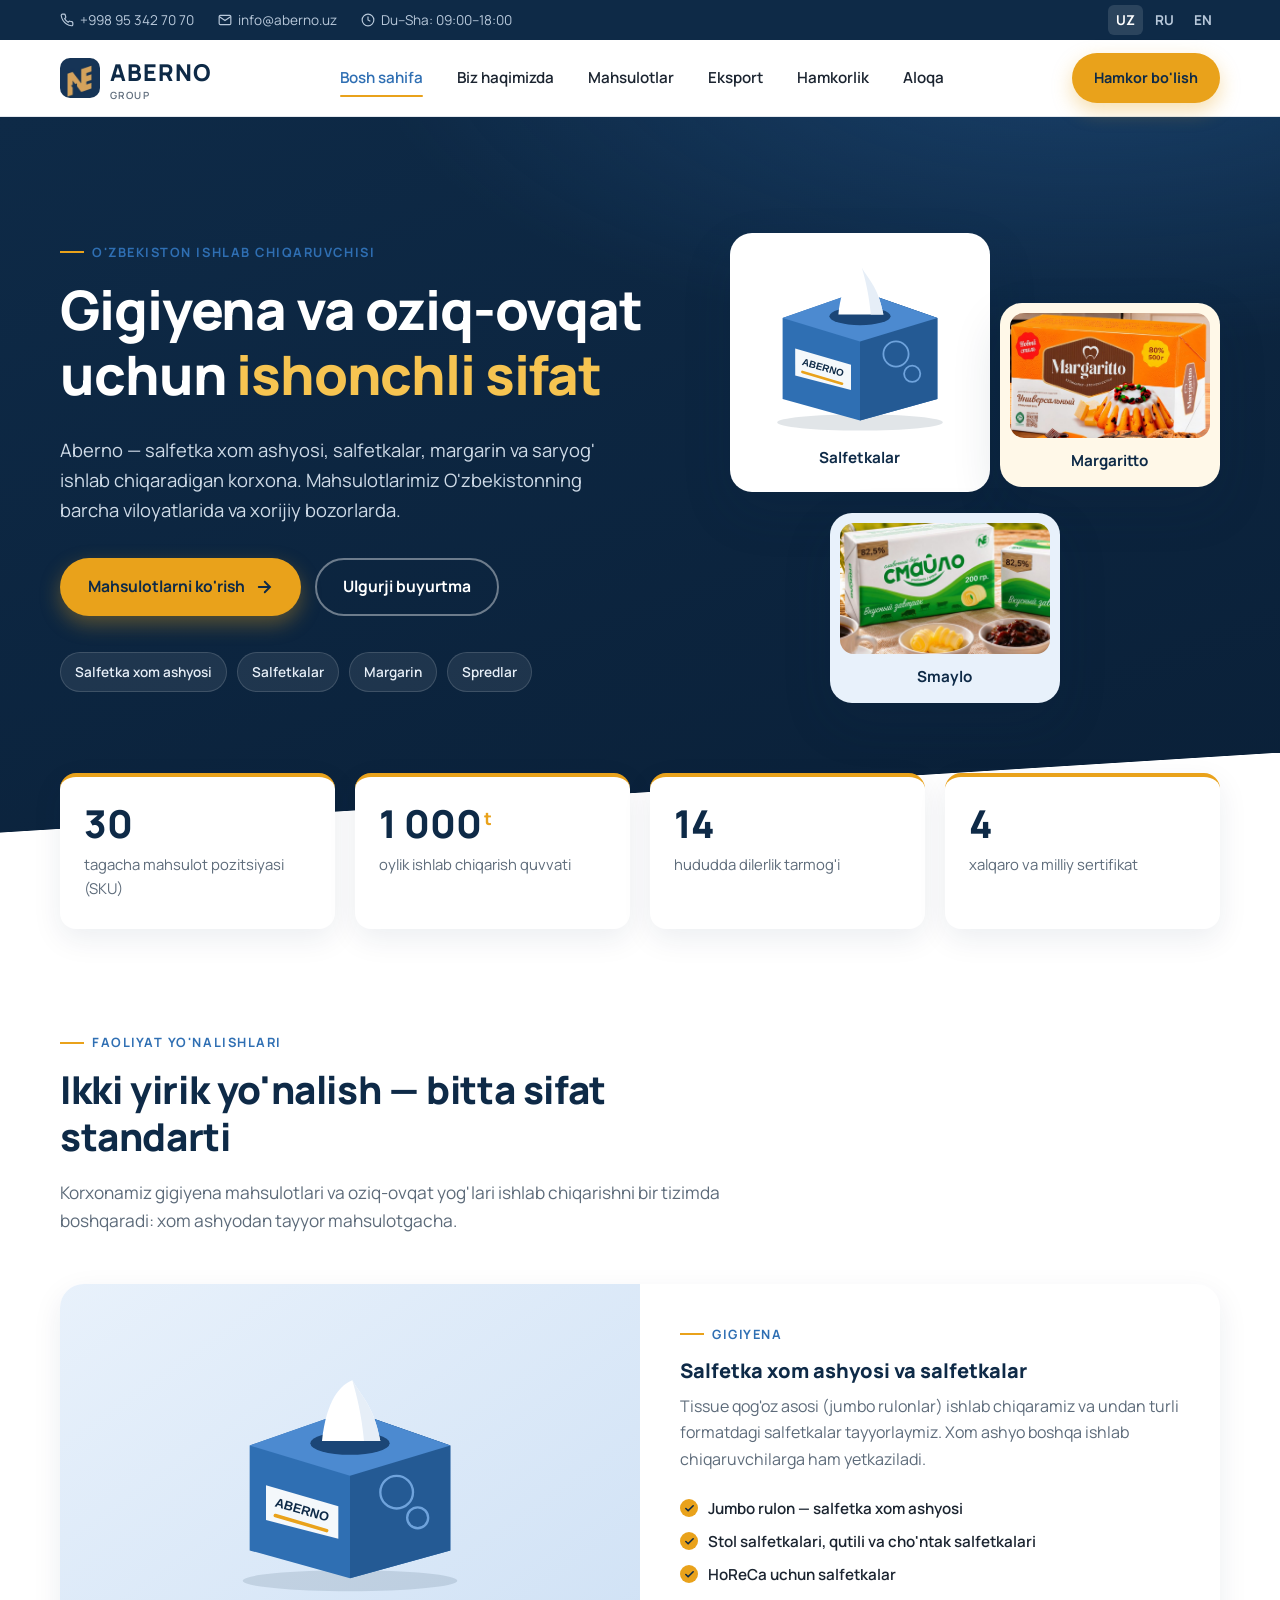
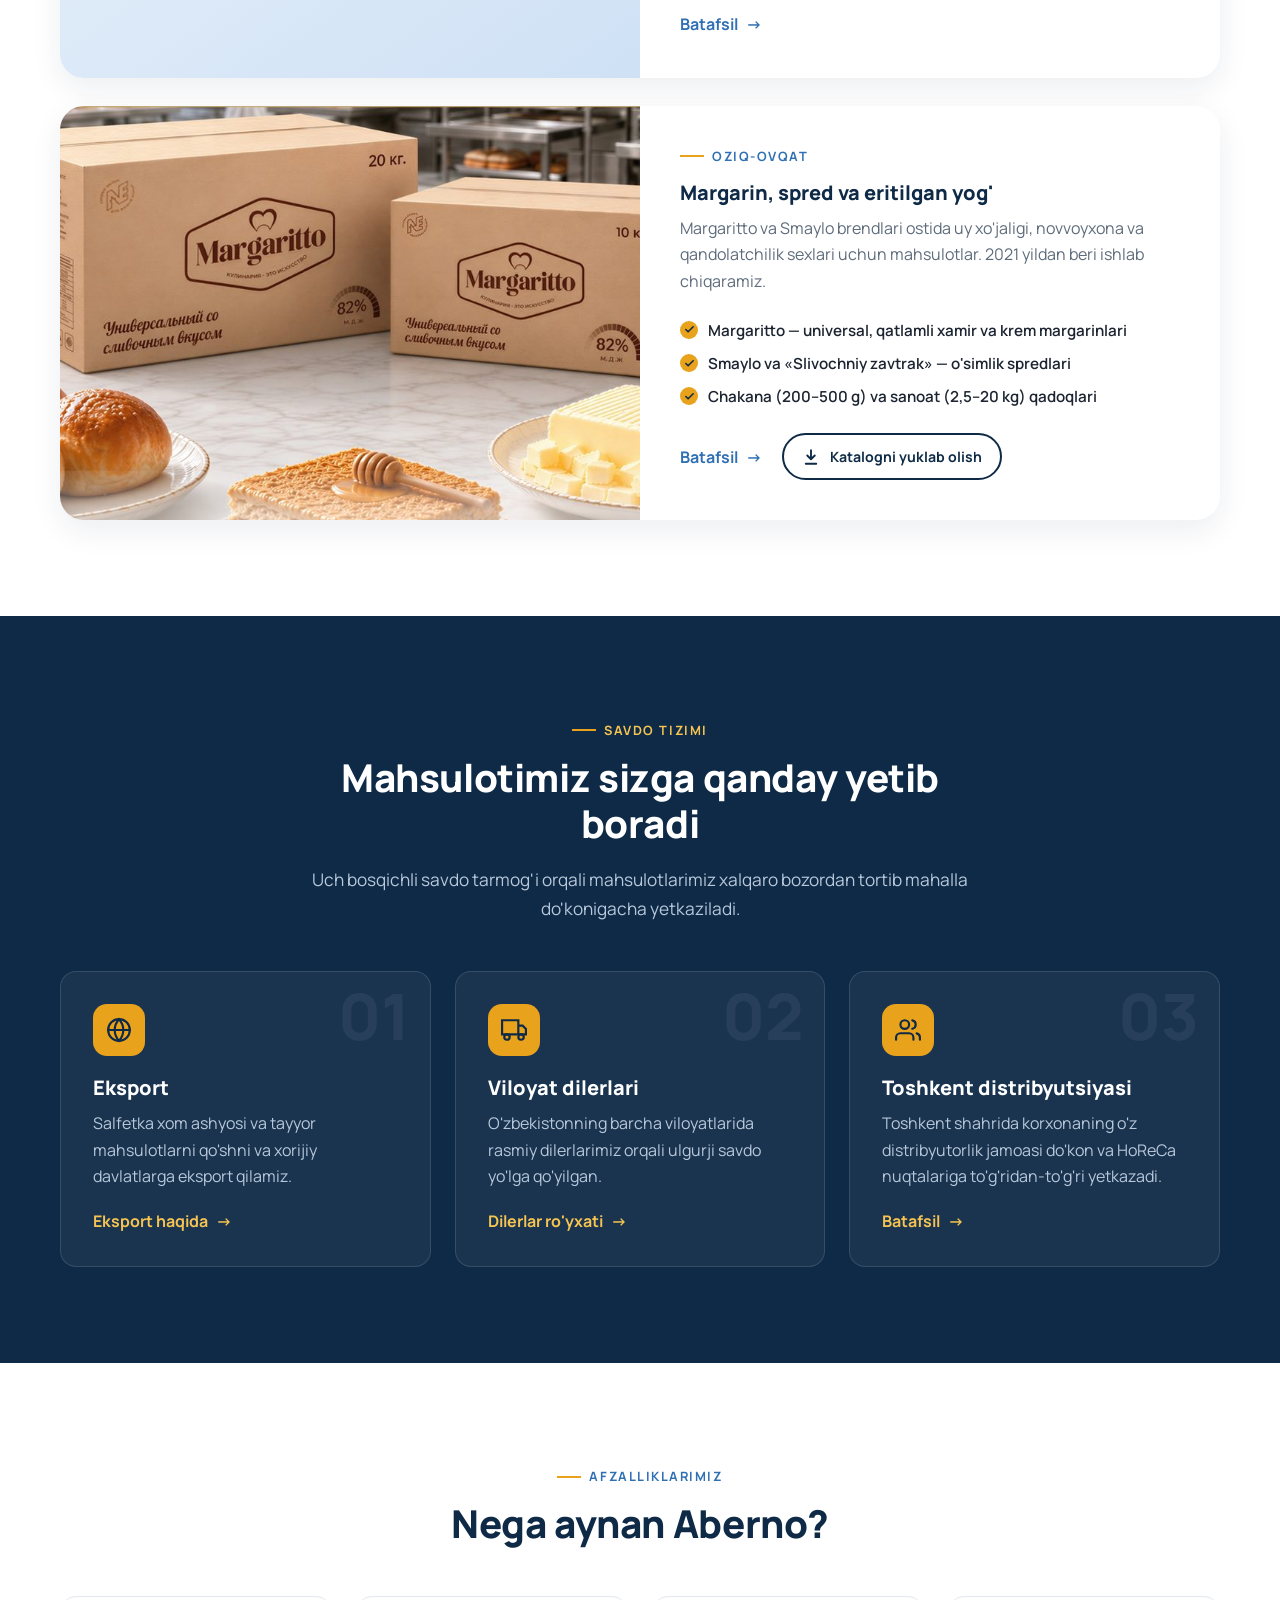
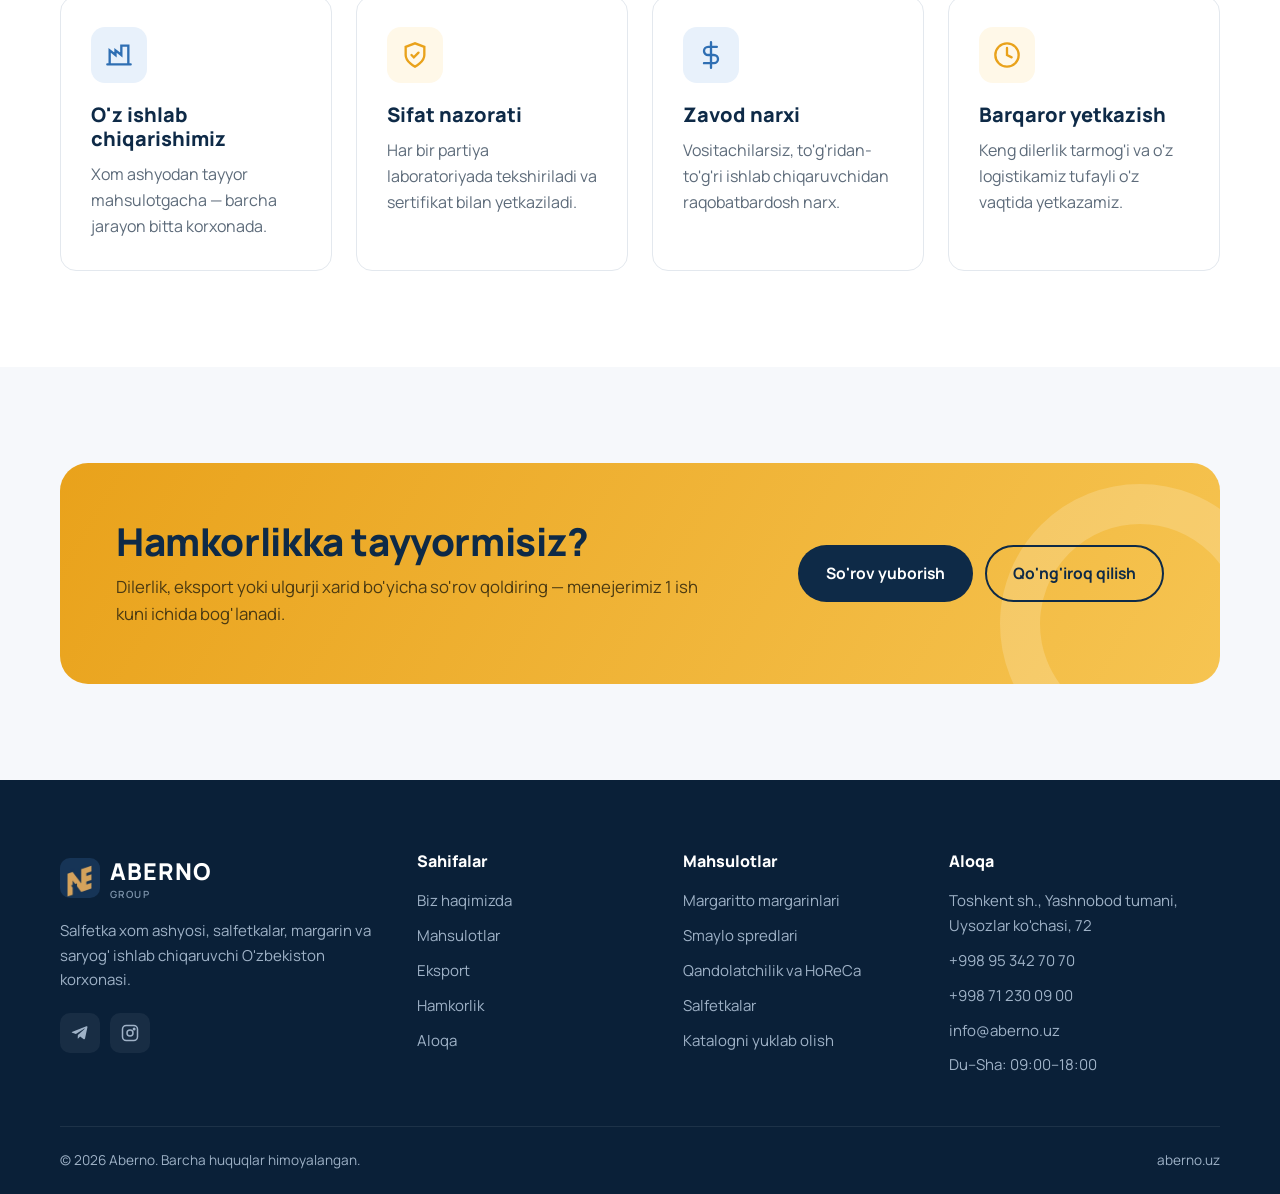
==== commit 00bc7f3e: "Katalogni yuklab olish tugmasi: siqilgan PDF (5 MB), mahsulotlar, bosh sahifa va footer'da" ====
--- a/index.html
+++ b/index.html
@@ -118,7 +118,11 @@
                 <li>Smaylo va «Slivochniy zavtrak» — o'simlik spredlari</li>
                 <li>Chakana (200–500 g) va sanoat (2,5–20 kg) qadoqlari</li>
               </ul>
-              <a href="products.html" class="link-arrow">Batafsil</a>
+              <div class="download">
+                <a href="products.html" class="link-arrow">Batafsil</a>
+                <a href="files/aberno-katalog.pdf" download class="btn btn--outline btn--sm">
+                  <svg viewBox="0 0 24 24" fill="none" stroke="currentColor" stroke-width="2.5" stroke-linecap="round" stroke-linejoin="round"><path d="M12 3v12M7 10l5 5 5-5M5 21h14"/></svg>Katalogni yuklab olish</a>
+              </div>
             </div>
           </article>
         </div>
@@ -237,6 +241,7 @@
             <li><a href="products.html#smaylo">Smaylo spredlari</a></li>
             <li><a href="products.html#horeca">Qandolatchilik va HoReCa</a></li>
             <li><a href="products.html#hygiene">Salfetkalar</a></li>
+            <li><a href="files/aberno-katalog.pdf" download>Katalogni yuklab olish</a></li>
           </ul>
         </div>
         <div>
--- a/css/style.css
+++ b/css/style.css
@@ -84,6 +84,11 @@
 .btn--outline { border-color: var(--navy); color: var(--navy); }
 .btn--outline:hover { background: var(--navy); color: #fff; }
 .btn svg { width: 18px; height: 18px; }
+.btn--sm { padding: 10px 18px; font-size: .88rem; }
+
+.download { display: flex; align-items: center; gap: 12px 20px; flex-wrap: wrap; margin-top: 24px; }
+.download__note { font-size: .85rem; color: #93a9c1; }
+.direction__body .download { margin-top: 0; }
 
 /* ---------- Header ---------- */
 .topbar { background: var(--navy); color: #b8c8da; font-size: .85rem; }
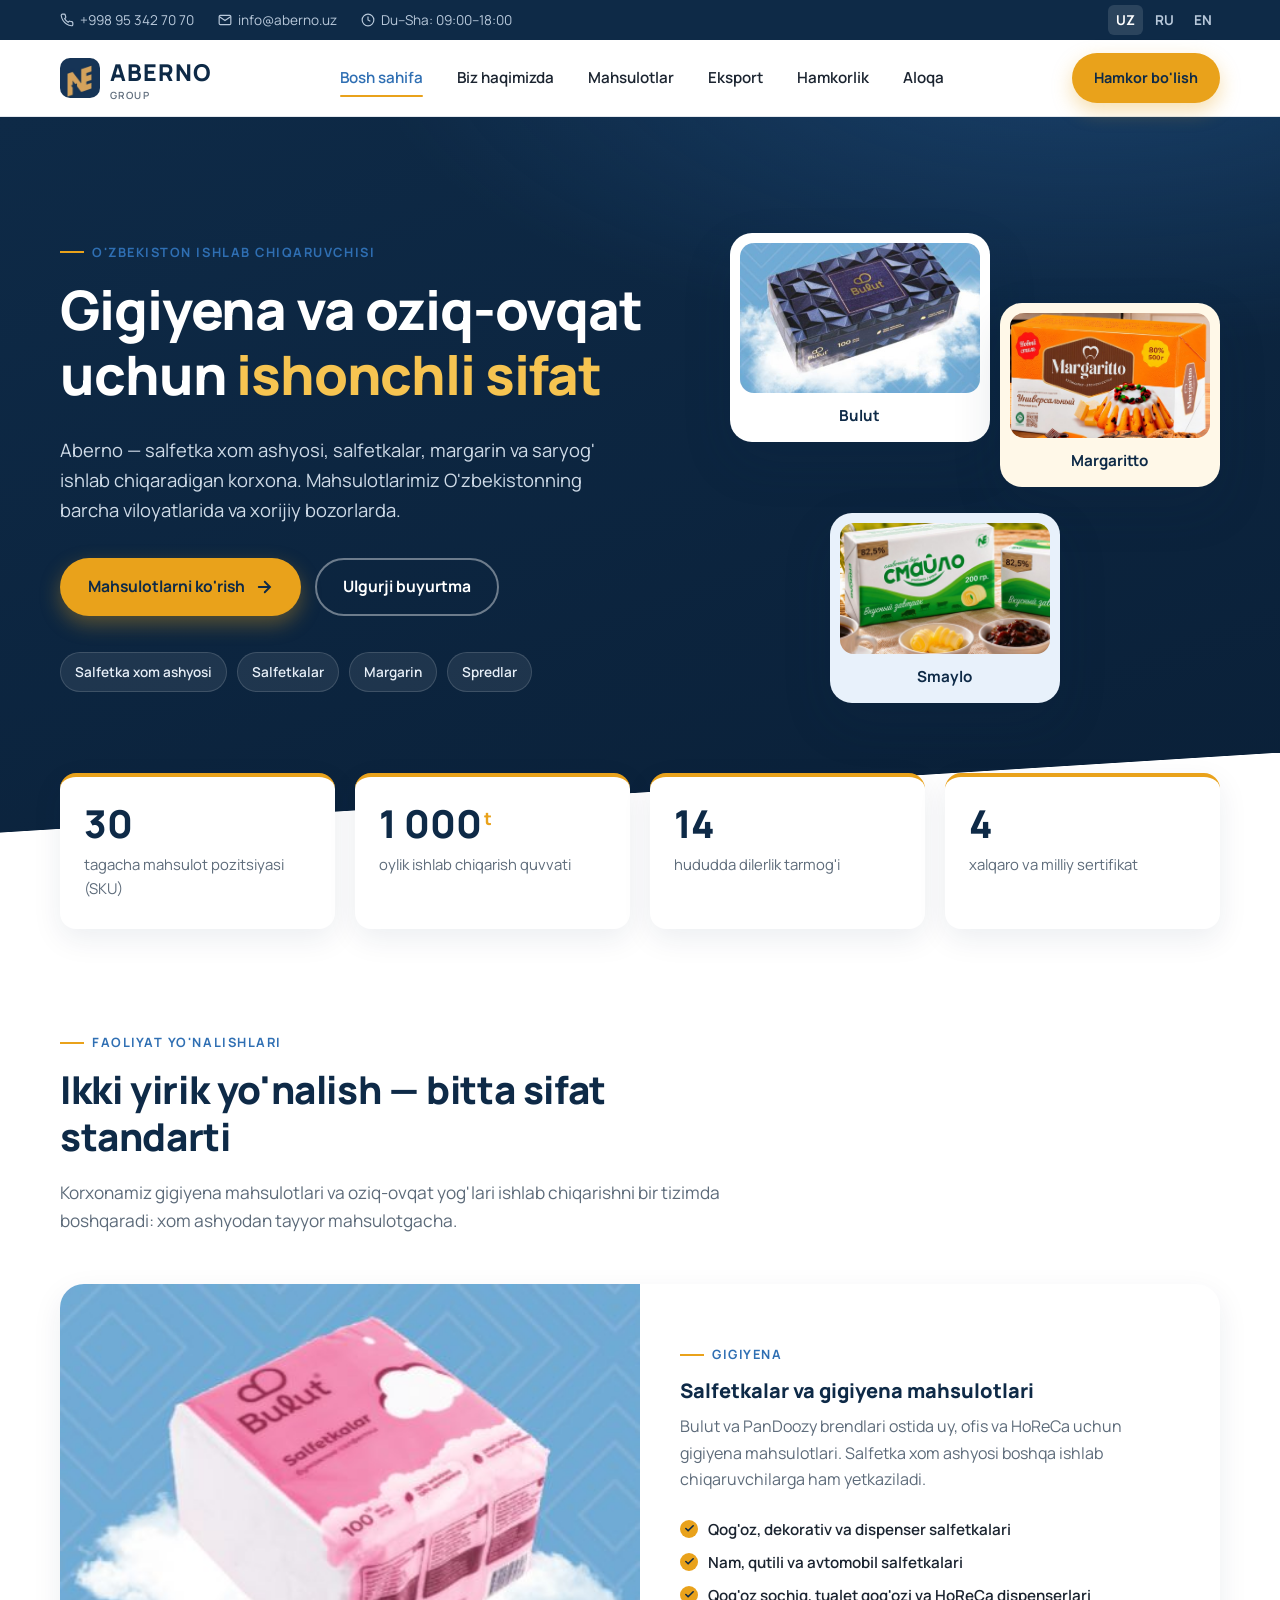
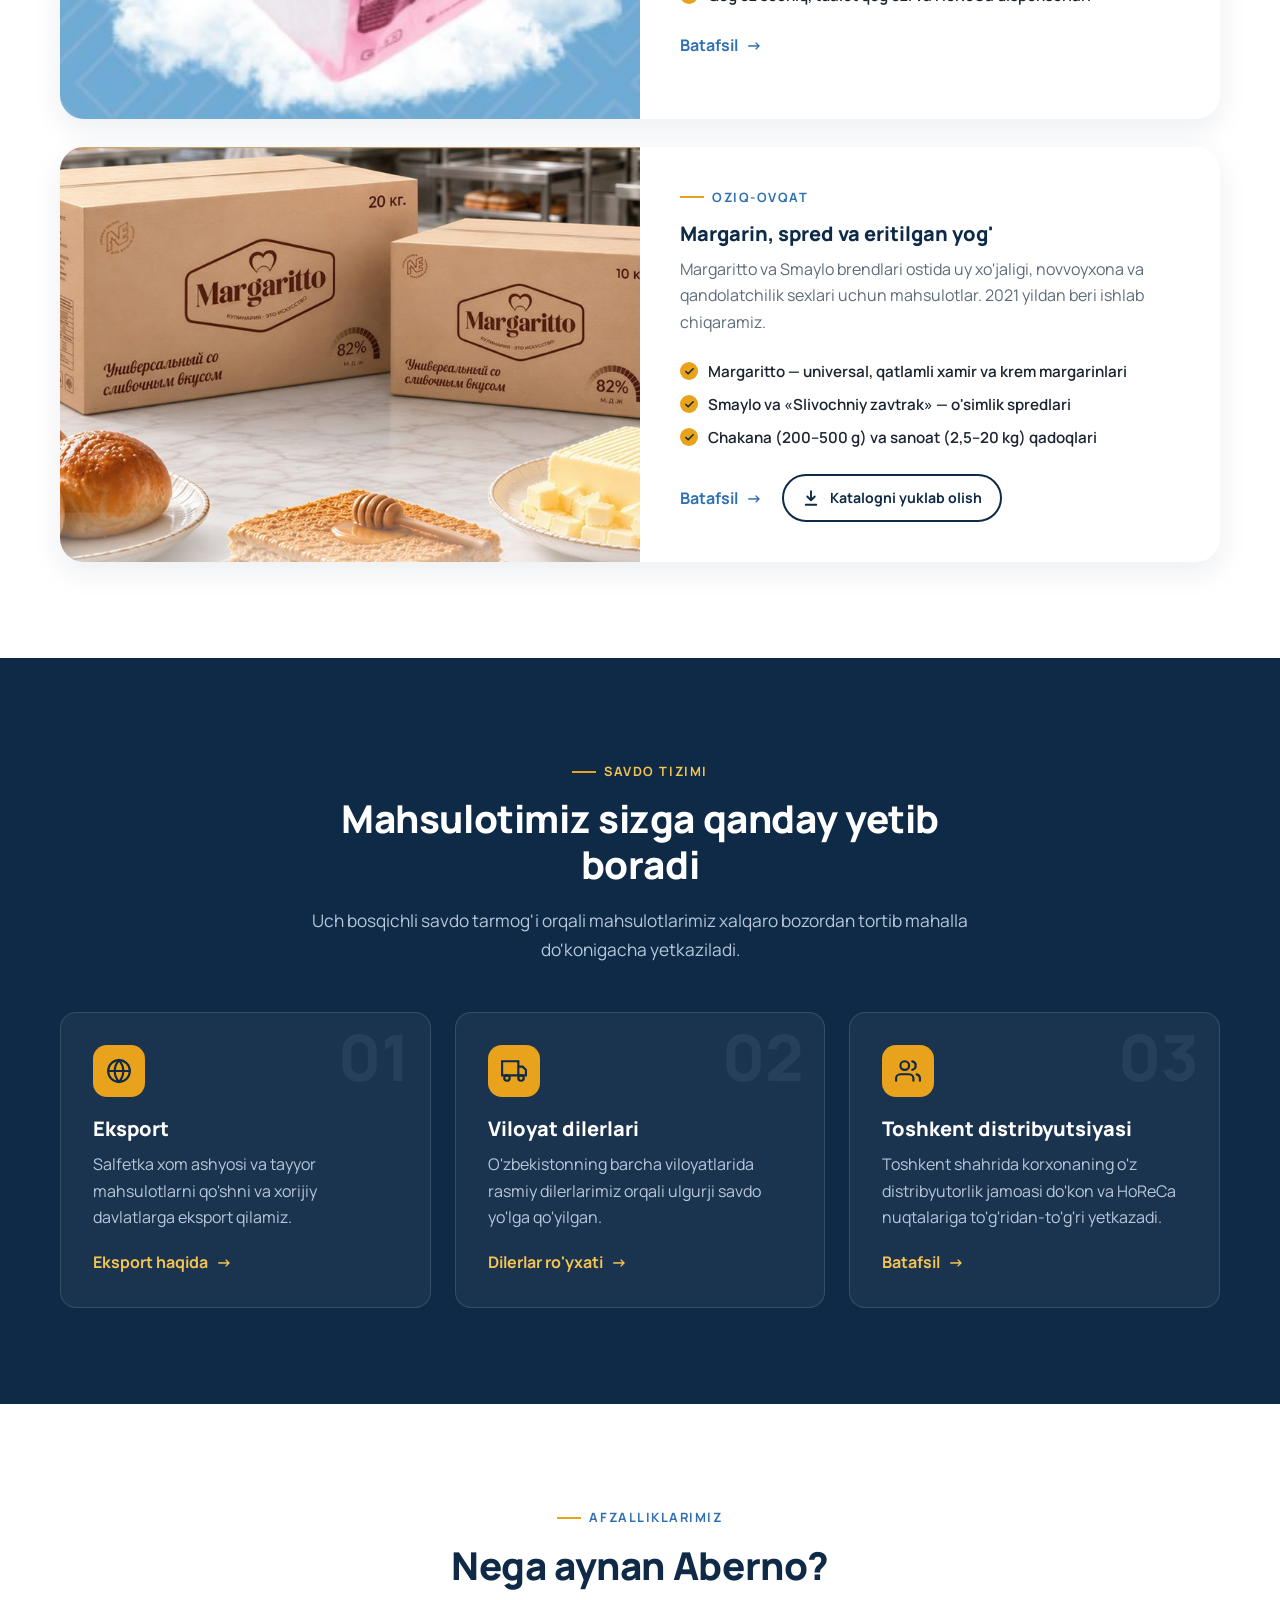
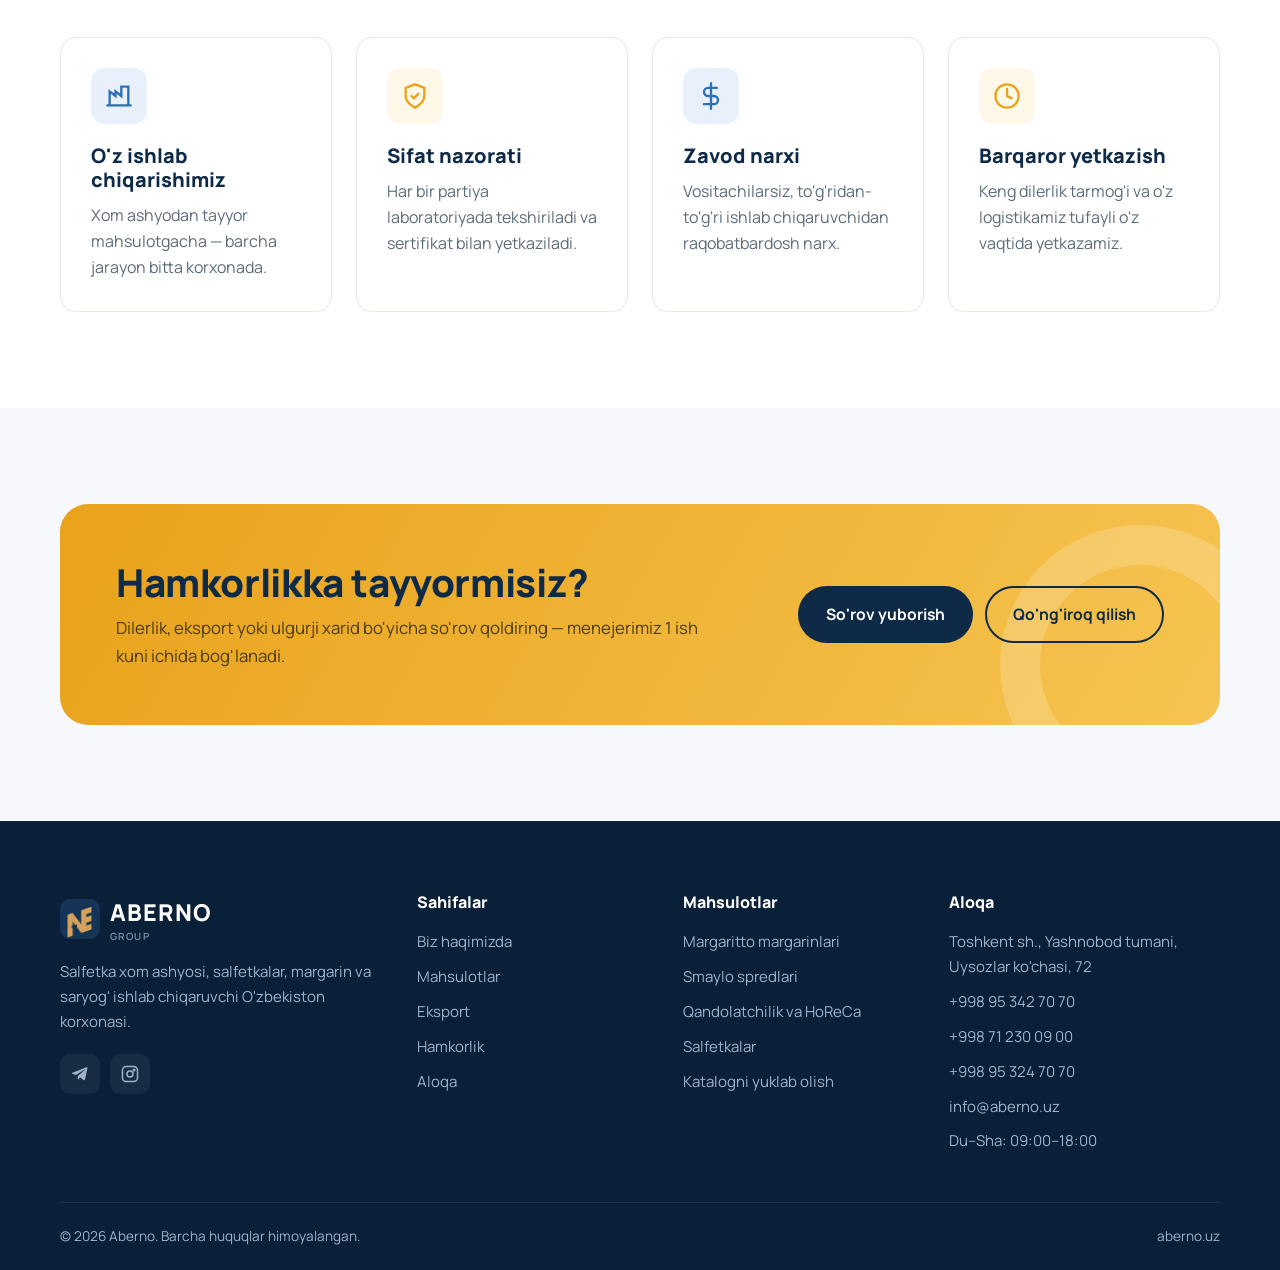
==== commit 88dd1f4f: "Gigiyena mahsulotlari katalogdan: 38 ta Bulut va PanDoozy mahsuloti, alohida filtrlar, umumiy katalo" ====
--- a/index.html
+++ b/index.html
@@ -63,7 +63,7 @@
           </div>
         </div>
         <div class="hero__visual" aria-hidden="true">
-          <div class="hero__card hero__card--1"><img src="img/napkin.svg" alt=""><b>Salfetkalar</b></div>
+          <div class="hero__card hero__card--1 hero__card--photo"><img src="img/hygiene/box-premium.jpg" alt=""><b>Bulut</b></div>
           <div class="hero__card hero__card--2 hero__card--photo"><img src="img/products/margaritto-universal-80.jpg" alt=""><b>Margaritto</b></div>
           <div class="hero__card hero__card--3 hero__card--photo"><img src="img/products/smaylo-82.jpg" alt=""><b>Smaylo</b></div>
         </div>
@@ -93,15 +93,15 @@
 
         <div class="stack">
           <article class="direction direction--hygiene reveal">
-            <div class="direction__media"><img src="img/napkin.svg" alt="Aberno salfetkalari"></div>
+            <div class="direction__media direction__media--photo"><img src="img/hygiene/napkin-100-27.jpg" alt="Bulut salfetkalari"></div>
             <div class="direction__body">
               <span class="eyebrow">Gigiyena</span>
-              <h3>Salfetka xom ashyosi va salfetkalar</h3>
-              <p>Tissue qog'oz asosi (jumbo rulonlar) ishlab chiqaramiz va undan turli formatdagi salfetkalar tayyorlaymiz. Xom ashyo boshqa ishlab chiqaruvchilarga ham yetkaziladi.</p>
+              <h3>Salfetkalar va gigiyena mahsulotlari</h3>
+              <p>Bulut va PanDoozy brendlari ostida uy, ofis va HoReCa uchun gigiyena mahsulotlari. Salfetka xom ashyosi boshqa ishlab chiqaruvchilarga ham yetkaziladi.</p>
               <ul class="direction__list">
-                <li>Jumbo rulon — salfetka xom ashyosi</li>
-                <li>Stol salfetkalari, qutili va cho'ntak salfetkalari</li>
-                <li>HoReCa uchun salfetkalar</li>
+                <li>Qog'oz, dekorativ va dispenser salfetkalari</li>
+                <li>Nam, qutili va avtomobil salfetkalari</li>
+                <li>Qog'oz sochiq, tualet qog'ozi va HoReCa dispenserlari</li>
               </ul>
               <a href="products.html#hygiene" class="link-arrow">Batafsil</a>
             </div>
@@ -120,7 +120,7 @@
               </ul>
               <div class="download">
                 <a href="products.html" class="link-arrow">Batafsil</a>
-                <a href="files/aberno-katalog.pdf" download class="btn btn--outline btn--sm">
+                <a href="files/aberno-katalog-umumiy.pdf" download class="btn btn--outline btn--sm">
                   <svg viewBox="0 0 24 24" fill="none" stroke="currentColor" stroke-width="2.5" stroke-linecap="round" stroke-linejoin="round"><path d="M12 3v12M7 10l5 5 5-5M5 21h14"/></svg>Katalogni yuklab olish</a>
               </div>
             </div>
@@ -241,7 +241,7 @@
             <li><a href="products.html#smaylo">Smaylo spredlari</a></li>
             <li><a href="products.html#horeca">Qandolatchilik va HoReCa</a></li>
             <li><a href="products.html#hygiene">Salfetkalar</a></li>
-            <li><a href="files/aberno-katalog.pdf" download>Katalogni yuklab olish</a></li>
+            <li><a href="files/aberno-katalog-umumiy.pdf" download>Katalogni yuklab olish</a></li>
           </ul>
         </div>
         <div>
@@ -250,6 +250,7 @@
             <li>Toshkent sh., Yashnobod tumani, Uysozlar ko'chasi, 72</li>
             <li><a href="tel:+998953427070">+998 95 342 70 70</a></li>
             <li><a href="tel:+998712300900">+998 71 230 09 00</a></li>
+            <li><a href="tel:+998953247070">+998 95 324 70 70</a></li>
             <li><a href="mailto:info@aberno.uz">info@aberno.uz</a></li>
             <li>Du–Sha: 09:00–18:00</li>
           </ul>
--- a/css/style.css
+++ b/css/style.css
@@ -331,6 +331,26 @@
 .product:hover .product__media--photo img { transform: scale(1.04); }
 .product__media--photo .product__tag { z-index: 1; box-shadow: 0 2px 8px rgba(0,0,0,.12); }
 .product__type { font-size: .75rem; font-weight: 700; letter-spacing: .08em; text-transform: uppercase; color: var(--blue); margin-bottom: 6px; }
+.products--compact { grid-template-columns: repeat(4, 1fr); gap: 20px; }
+.product--compact .product__body { padding: 18px; }
+.product--compact h3 { font-size: 1.02rem; margin-bottom: 10px; }
+.product--compact p { font-size: .88rem; }
+.product--compact .specs { font-size: .83rem; margin-bottom: 16px; }
+.product--compact .btn { padding: 8px 16px; font-size: .84rem; }
+.product__media--hy { padding: 0; aspect-ratio: 4 / 3; background: #6da6d6; overflow: hidden; }
+.product__media--hy img { width: 100%; height: 100%; max-height: none; object-fit: cover; transition: transform .5s; }
+.product:hover .product__media--hy img { transform: scale(1.05); }
+.product__media--hy .product__tag { z-index: 1; }
+.section--soft .product { background: #fff; }
+
+.jump { display: flex; flex-wrap: wrap; gap: 10px; margin-top: 22px; }
+.jump a {
+  padding: 8px 16px; border-radius: 999px; font-size: .88rem; font-weight: 600; color: #e6eef7;
+  background: rgba(255,255,255,.08); border: 1px solid rgba(255,255,255,.18); transition: background .2s;
+}
+.jump a:hover { background: rgba(255,255,255,.18); }
+#fats, #hygiene { scroll-margin-top: calc(var(--header-h) + 8px); }
+
 .uses__title { font-size: .82rem; font-weight: 700; color: var(--navy); margin: -8px 0 8px !important; }
 .uses { display: flex; flex-wrap: wrap; gap: 6px; margin-bottom: 20px; }
 .uses li { font-size: .78rem; font-weight: 600; padding: 4px 10px; border-radius: 999px; background: var(--cream); color: #7a5608; }
@@ -501,6 +521,7 @@
   .nav a { padding: 10px 10px; font-size: .9rem; }
   .header__cta { display: none; }
   .grid--4, .steps { grid-template-columns: repeat(2, 1fr); }
+  .products--compact { grid-template-columns: repeat(3, 1fr); }
   .step:nth-child(2)::after { display: none; }
   .footer__grid { grid-template-columns: 1fr 1fr; }
 }
@@ -523,7 +544,7 @@
   .hero__visual { max-width: 420px; width: 100%; margin: 0 auto; }
   .split--reverse .split__media { order: 0; }
   .stats { grid-template-columns: repeat(2, 1fr); }
-  .grid--3, .products, .channels { grid-template-columns: repeat(2, 1fr); }
+  .grid--3, .products, .products--compact, .channels { grid-template-columns: repeat(2, 1fr); }
   .direction { grid-template-columns: 1fr; }
   .direction__media { padding: 32px; }
   .direction__media img { max-width: 200px; }
@@ -536,6 +557,10 @@
   .container { padding: 0 16px; }
   .topbar__info span:not(:first-child) { display: none; }
   .stats, .grid--2, .grid--3, .grid--4, .products, .channels, .steps, .form__row { grid-template-columns: 1fr; }
+  .products--compact { grid-template-columns: 1fr 1fr; gap: 12px; }
+  .product--compact .product__body { padding: 12px; }
+  .product--compact .specs li { flex-direction: column; gap: 0; }
+  .product--compact .specs li span:last-child { text-align: left; }
   .step::after { display: none; }
   .footer__grid { grid-template-columns: 1fr; }
   .form { padding: 28px 20px; }
